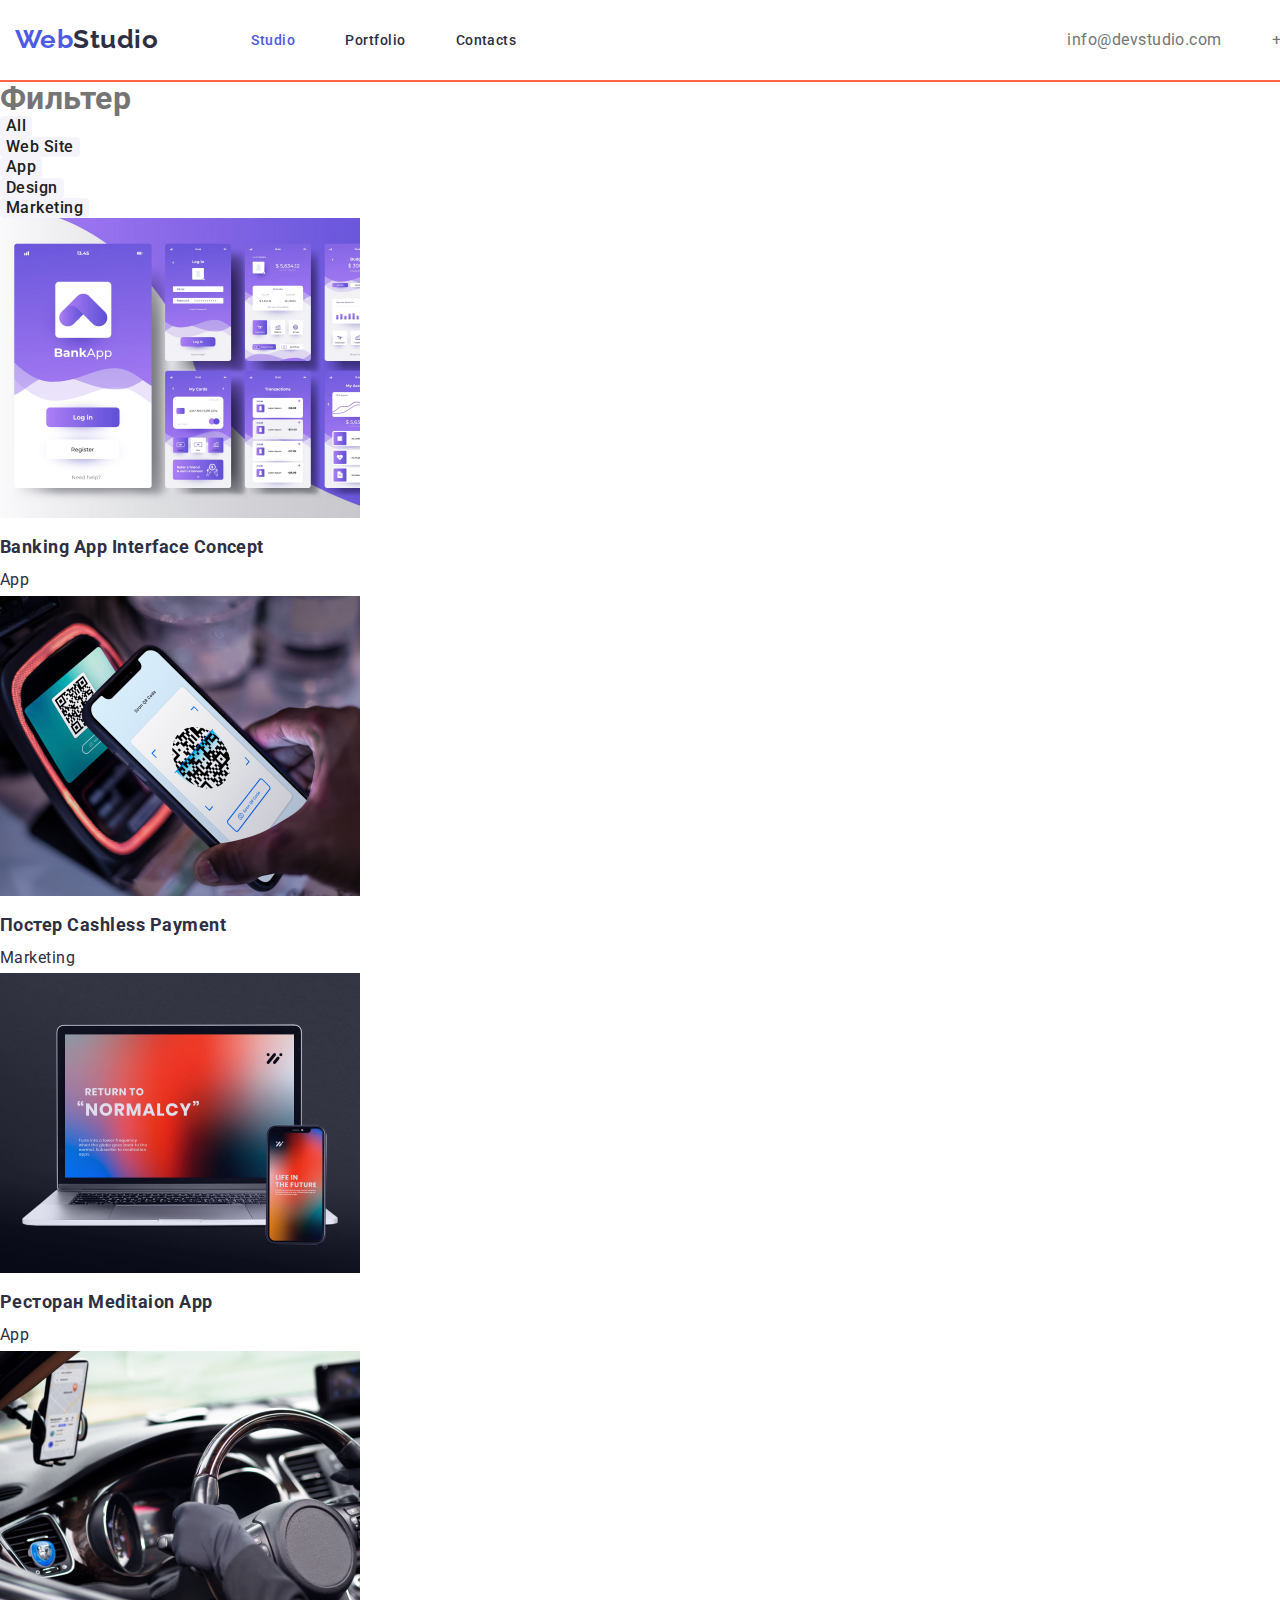
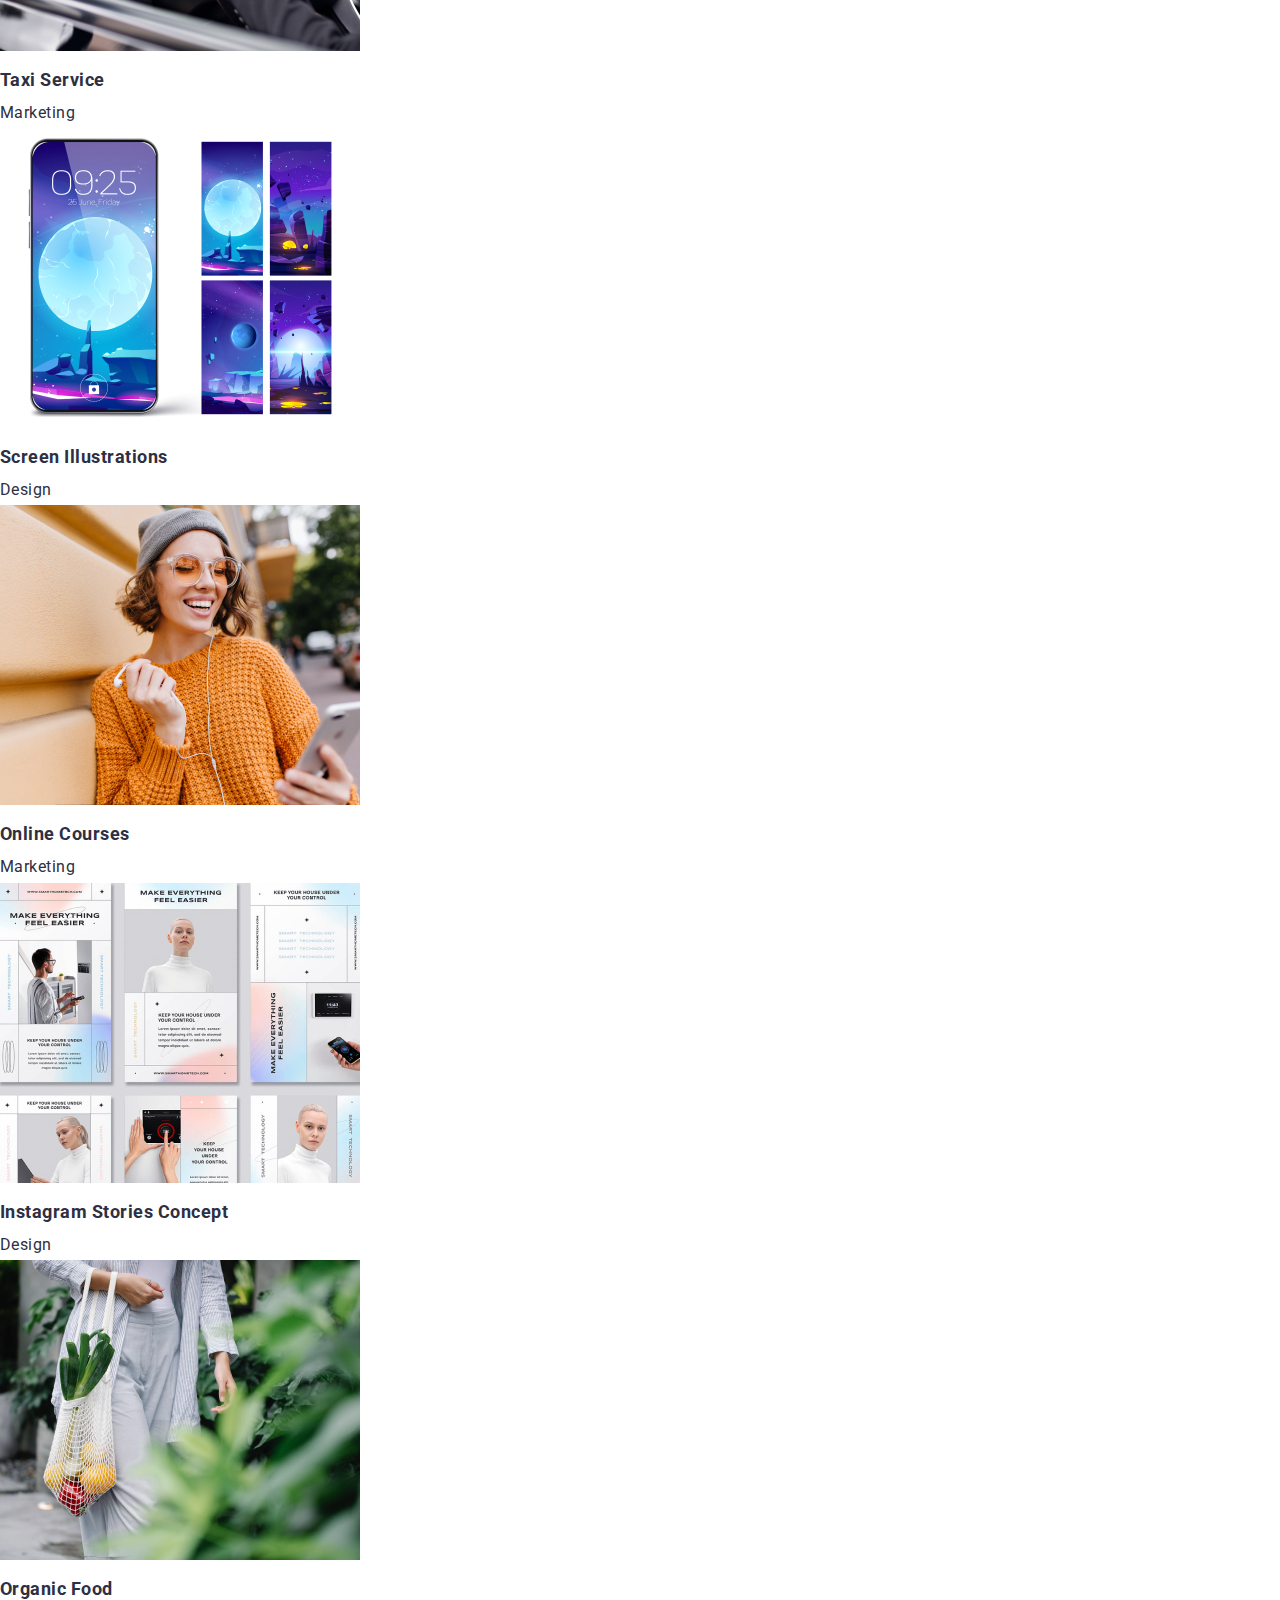
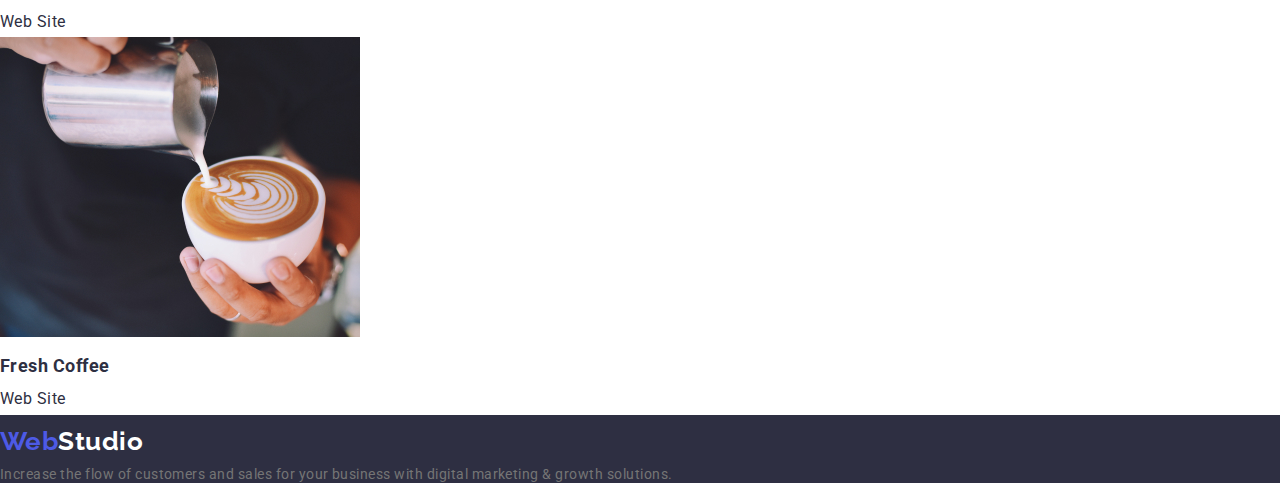
==== portfolio.html @ 5df45087 "Add files via upload" ====
<!DOCTYPE html>
<html lang="ru">
  <head>
    <meta charset="UTF-8" />
    <meta http-equiv="X-UA-Compatible" content="IE=edge" />
    <meta name="viewport" content="width=device-width, initial-scale=1.0" />
    <title>Portfolio</title>
    <link rel="preconnect" href="https://fonts.googleapis.com" />
    <link rel="preconnect" href="https://fonts.gstatic.com" crossorigin />
    <link
      href="https://fonts.googleapis.com/css2?family=Raleway:wght@700&family=Roboto:wght@400;500;700;900&display=swap"
      rel="stylesheet"
    />
    <link
      rel="stylesheet"
      href="https://cdnjs.cloudflare.com/ajax/libs/modern-normalize/1.1.0/modern-normalize.min.css"
    />
    <link rel="stylesheet" href="./css/style.css" />
  </head>
  <body>
    <!-- шапка-->
    <header class="header">
      <div class="conteiner conteiner-flex">
        <a href="./index.html" lang="en" class="link logo"
          ><span class="logo-web">Web</span>Studio</a
        >
        <nav>
          <ul class="nav list conteiner-flex">
            <li class="nav-link">
              <a href="./index.html" class="link current general-nav">Studio</a>
            </li>
            <li class="nav-link">
              <a href="./portfolio.html" class="link general-nav">Portfolio</a>
            </li>
            <li class="nav-link">
              <a href="" class="link general-nav">Contacts</a>
            </li>
          </ul>
        </nav>
        <!-- </div>
      <div class="conteiner conteiner-address conteiner-flex"> -->
        <ul class="contact list conteiner-flex">
          <li class="out-nav">
            <a href="mailto:info@devstudio.com" class="link"
              >info@devstudio.com</a
            >
          </li>
          <li class="out-nav">
            <a href="tel:+11 (000) 111-11-11" class="link"
              >+11 (000) 111-11-11</a
            >
          </li>
        </ul>
      </div>
    </header>
    <!-- Тіло-->
    <main class="filter-main">
      <!-- Герой-->
      <section>
        <h1>Фильтер</h1>
        <ul class="list">
          <li>
            <button type="button" class="filter">All</button>
          </li>
          <li>
            <button type="button" class="filter">Web Site</button>
          </li>
          <li>
            <button type="button" class="filter">App</button>
          </li>
          <li>
            <button type="button" class="filter">Design</button>
          </li>
          <li>
            <button type="button" class="filter">Marketing</button>
          </li>
        </ul>
        <ul class="list">
          <li class="link-filter">
            <a href="" class="link-filter">
              <img src="./images/filt.jpg" alt="веб сайт" />
              <h2 class="title-carts">Banking App Interface Concept</h2>
              <p class="carts-text">App</p></a
            >
          </li>
          <li class="link-filter">
            <a href="" class="link-filter"
              ><img src="./images/filt1.jpg" alt="баскетбольний постер" />
              <h2 class="title-carts">
                Постер <span lang="en">Cashless Payment
              </h2>
              <p class="carts-text">Marketing</p></a
            >
          </li>
          <li class="link-filter">
            <a href="" class="link-filter"
              ><img src="./images/filt2.jpg" alt="логотип ресторана" />
              <h2 class="title-carts">
                Ресторан <span lang="en">Meditaion App
              </h2>
              <p class="carts-text">App</p></a
            >
          </li>
          <li class="link-filter">
            <a href="" class="link-filter"
              ><img src="./images/filt3.jpg" alt="фото наушников" />
              <h2 class="title-carts">Taxi Service</h2>
              <p class="carts-text">Marketing</p></a
            >
          </li>
          <li class="link-filter">
            <a href="" class="link-filter"
              ><img src="./images/filt4.jpg" alt="фото коробок" />
              <h2 class="title-carts">Screen Illustrations</h2>
              <p class="carts-text">Design</p></a
            >
          </li>
          <li class="link-filter">
            <a href="" class="link-filter"
              ><img
                src="./images/filt5.jpg"
                alt="веб сайт Вдохновение не имеет границ"
              />
              <h2 class="title-carts" lang="en">Online Courses</h2>
              <p class="carts-text">Marketing</p></a
            >
          </li>
          <li class="link-filter">
            <a href="" class="link-filter"
              ><img src="./images/filt6.jpg" alt="фото книги" />
              <h2 class="title-carts">
                Instagram Stories Concept
              </h2>
              <p class="carts-text">Design</p></a
            >
          </li>
          <li class="link-filter">
            <a href="" class="link-filter"
              ><img src="./images/filt7.jpg" alt="logo Organic Food" />
              <h2 class="title-carts">Organic Food</h2>
              <p class="carts-text">Web Site</p></a
            >
          </li>
          <li class="link-filter">
            <a href="" class="link-filter"
              ><img src="./images/filt8.jpg" alt="logo Fresh Coffee" />
              <h2 class="title-carts" lang="en">Fresh Coffee</h2>
              <p class="carts-text">Web Site</p></a
            >
          </li>
        </ul>
      </section>
    </main>
    <!-- підвал)-->
    <footer class="footer">
      <a href="./index.html" lang="en" class="link logo"
        ><span class="logo-web">Web</span
        ><span class="link studio">Studio</span></a
      >
      <p>
        Increase the flow of customers and sales for your business with digital
        marketing & growth solutions.
      </p>
    </footer>
  </body>
</html>
---- css/style.css ----
:root {
  --main-color: #757575;
  --efect-color: #4d5ae5;
  --h-color: #212121;
  --background-color: #2e2f42;
  --primari-bg-color: #ffffff;
  --but-color: #f5f4fa;
}
h1,
h2,
h3,
h4,
h5,
h6,
p,
ul {
  margin: 0;
  padding: 0;
}
body {
  color: var(--main-color);
  font-family: "Roboto", sans-serif;
  letter-spacing: 0.03em;
  line-height: 1.14;
}
.displey-non {
  display: none;
}

.conteiner {
  /* box-sizing: border-box; */
  width: 1440px;
  margin: 0 auto;
  padding-left: 15px;
  padding-right: 15px;
  outline: 2px solid tomato;
}

.conteiner-content {
  box-sizing: content-box;
}

.conteiner-flex {
  display: flex;
  align-items: center;
}

/* .conteiner-inline-flex {
  display: inline-flex;
} */

.conteiner-address {
  text-align: right;
}

.list {
  list-style: none;
}

/* text */
.text {
  line-height: 1.71;
  font-size: 14px;
}
.post-adres .text {
  font-size: 14px;
}

.nav {
  color: var(--main-color);
  font-weight: 500;
  font-size: 14px;
  letter-spacing: 1.12;
}

.title,
.subtitle,
.logo,
.button-hero {
  color: var(--h-color);
  font-weight: 700;
  font-size: 36px;
  line-height: 1.17;
}

.subtitle {
  font-size: 14px;
  line-height: 1.14;
}

.subtitle-team {
  color: var(--h-color);
  font-weight: 500;
  font-size: 16px;
  line-height: 1.9;
  text-align: center;
}

.title-carts {
  font-size: 18px;
  line-height: 2;
}

.carts-text {
  font-size: 16px;
  line-height: 1.9;
}

.team-title {
  text-align: center;
}
.headline.team,
.team-carts,
.team.title {
  text-align: center;
  background-color: var(--primari-bg-color);
}

.subtitle.features {
  text-transform: uppercase;
  font-weight: 700;
}

.hero {
  text-transform: uppercase;
  background-color: var(--background-color);
  font-size: 44px;
  text-align: center;
  font-weight: 900;
  color: var(--primari-bg-color);
  letter-spacing: 0.06em;
  line-height: 1.36;
}

/* button */

.button,
.filter {
  cursor: pointer;
  background-color: var(--but-color);
  color: var(--h-color);
  font-family: "Roboto", sans-serif;
  border: 0;
  border-radius: 4px;
  font-family: "Roboto";
}

.button-hero {
  font-family: inherit;
  border: 0;
  border-radius: 4px;
  font-size: 16px;
  line-height: 1.88;
  cursor: pointer;
  background-color: var(--efect-color);
  color: var(--primari-bg-color);
}

.button-hero:hover,
.button-hero:focus {
  font-size: 16px;
  cursor: pointer;
  background-color: #188ce8;
}

/* link */

.link,
.link-filter {
  text-decoration: none;
  color: var(--background-color);
  line-height: 2;
}

.features-content {
  width: 270px;
  height: 101px;
  /* margin-left: auto; */
  align-items: center;
  margin-top: 94px;
  margin-bottom: 94px;
}

.list-carts {
  text-align: center;
  box-sizing: content-box;
}

.title-hero {
  font-size: 56px;
  height: 600px;
  align-items: center;
  padding: 200px 452px 280px 452px;
}

.out-nav + .out-nav {
  margin-left: 50px;
}

.img-work + .img-work {
  margin-left: 30px;
}

.title-work {
  text-align: center;
  padding-top: 94px;
  margin-bottom: 50px;
}

.section-work {
  padding-bottom: 94px;
}

.general-nav {
  padding-top: 32px;
  padding-bottom: 32px;
}

.nav-link + .nav-link {
  margin-left: 50px;
  /* background-color: aqua; */
}

.link-filter {
  background-color: var(--primari-bg-color);
}

.contact {
  margin-left: auto;
}

.contact .link {
  color: var(--main-color);
}

.link:hover,
.link:focus {
  color: var(--efect-color);
}
.logo {
  margin-top: 24px;
  margin-bottom: 25px;
}
.link.logo {
  margin-right: 93px;

  font-family: "Raleway", sans-serif;
  font-size: 26px;
  line-height: 1.19;
}

.logo-web {
  font-family: "Raleway", sans-serif;
  color: var(--efect-color);
}

.footer {
  font-weight: 400;
  font-size: 14px;
  background-color: var(--background-color);
}

.address {
  color: rgba(255, 255, 255, 0.6);
  font-style: normal;
  line-height: 1.71;
}

.post-adres {
  color: var(--primari-bg-color);
}

.studio {
  color: var(--primari-bg-color);
}

.filter {
  font-weight: 500;
  font-size: 16px;
  text-align: center;
  letter-spacing: 0.03em;
  cursor: pointer;
  background-color: var(--but-color);
  color: var(--h-color);
}

.filter:hover,
.filter:focus {
  background-color: var(--efect-color);
  color: var(--primari-bg-color);
}

.link.current {
  color: var(--efect-color);
}

.team {
  background-color: var(--but-color);
}
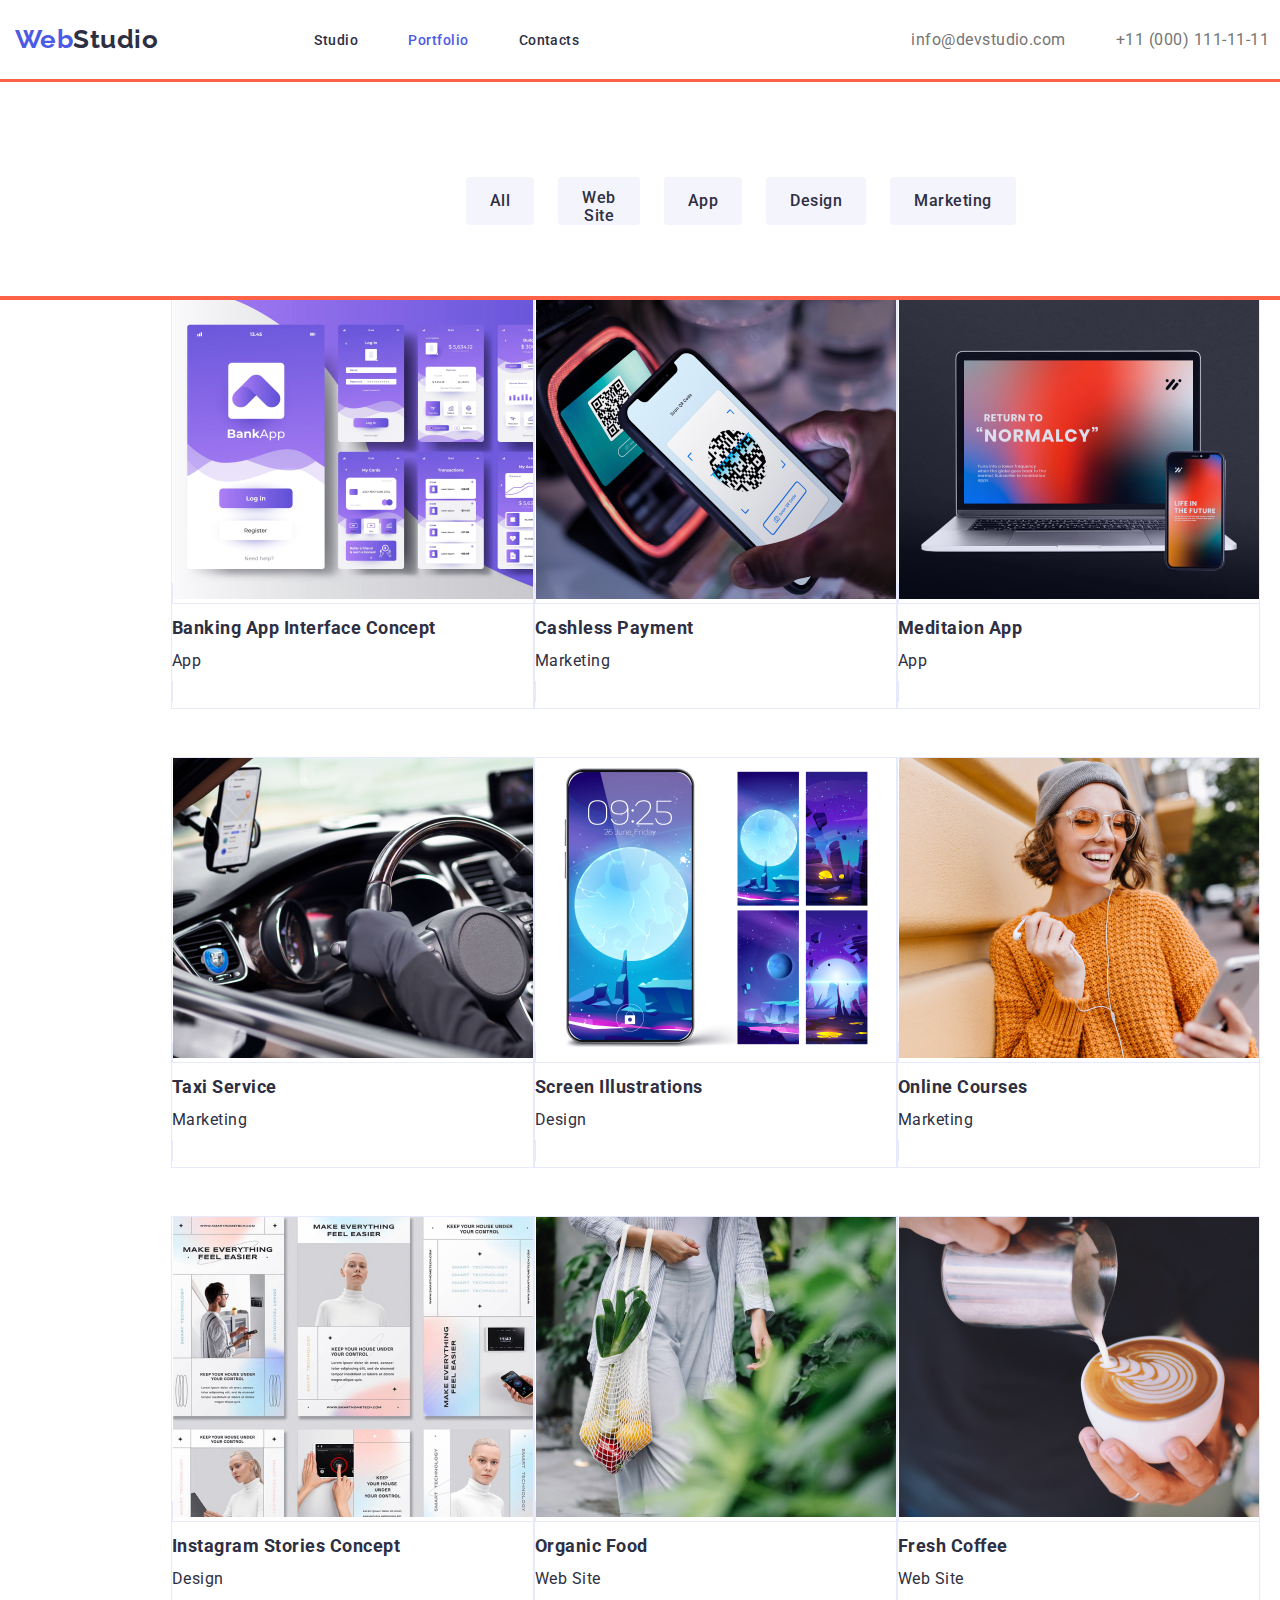
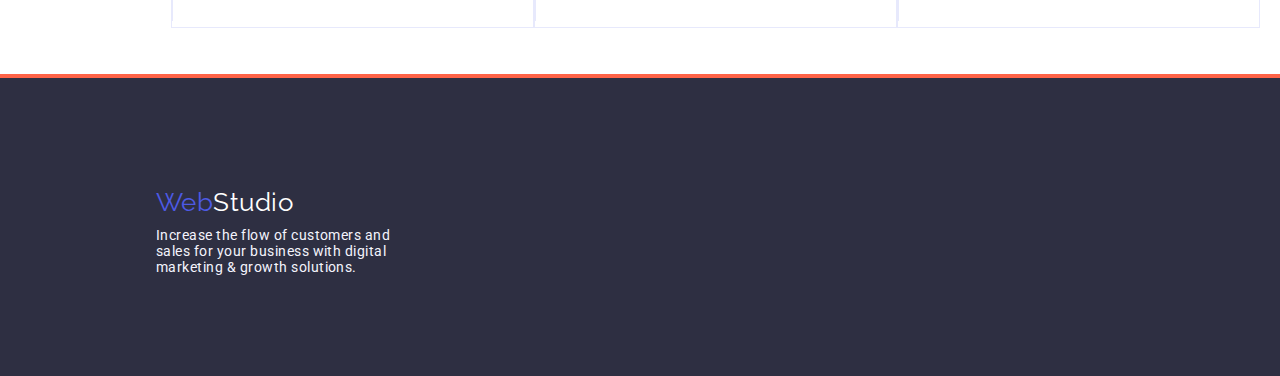
==== commit 09b4e695: "dooprac" ====
--- a/portfolio.html
+++ b/portfolio.html
@@ -1,5 +1,5 @@
 <!DOCTYPE html>
-<html lang="ru">
+<html lang="en">
   <head>
     <meta charset="UTF-8" />
     <meta http-equiv="X-UA-Compatible" content="IE=edge" />
@@ -21,16 +21,17 @@
     <!-- шапка-->
     <header class="header">
       <div class="conteiner conteiner-flex">
-        <a href="./index.html" lang="en" class="link logo"
+        <a href="./index.html" class="link logo"
           ><span class="logo-web">Web</span>Studio</a
         >
         <nav>
           <ul class="nav list conteiner-flex">
             <li class="nav-link">
-              <a href="./index.html" class="link current general-nav">Studio</a>
+              <a href="./index.html" class="link general-nav">Studio</a>
             </li>
             <li class="nav-link">
-              <a href="./portfolio.html" class="link general-nav">Portfolio</a>
+              <a href="./portfolio.html" class="link current general-nav"
+                >Portfolio</a>
             </li>
             <li class="nav-link">
               <a href="" class="link general-nav">Contacts</a>
@@ -54,11 +55,12 @@
       </div>
     </header>
     <!-- Тіло-->
-    <main class="filter-main">
+    <main class="container filter-main">
       <!-- Герой-->
       <section>
-        <h1>Фильтер</h1>
-        <ul class="list">
+        <section class="conteiner">
+        <h1 class="non">Filter</h1>
+        <ul class="conteiner-flex filter-list">
           <li>
             <button type="button" class="filter">All</button>
           </li>
@@ -75,92 +77,94 @@
             <button type="button" class="filter">Marketing</button>
           </li>
         </ul>
-        <ul class="list">
-          <li class="link-filter">
-            <a href="" class="link-filter">
-              <img src="./images/filt.jpg" alt="веб сайт" />
-              <h2 class="title-carts">Banking App Interface Concept</h2>
-              <p class="carts-text">App</p></a
-            >
-          </li>
-          <li class="link-filter">
-            <a href="" class="link-filter"
-              ><img src="./images/filt1.jpg" alt="баскетбольний постер" />
-              <h2 class="title-carts">
-                Постер <span lang="en">Cashless Payment
-              </h2>
-              <p class="carts-text">Marketing</p></a
-            >
-          </li>
-          <li class="link-filter">
-            <a href="" class="link-filter"
-              ><img src="./images/filt2.jpg" alt="логотип ресторана" />
-              <h2 class="title-carts">
-                Ресторан <span lang="en">Meditaion App
-              </h2>
-              <p class="carts-text">App</p></a
-            >
-          </li>
-          <li class="link-filter">
-            <a href="" class="link-filter"
-              ><img src="./images/filt3.jpg" alt="фото наушников" />
-              <h2 class="title-carts">Taxi Service</h2>
-              <p class="carts-text">Marketing</p></a
-            >
-          </li>
-          <li class="link-filter">
-            <a href="" class="link-filter"
-              ><img src="./images/filt4.jpg" alt="фото коробок" />
-              <h2 class="title-carts">Screen Illustrations</h2>
-              <p class="carts-text">Design</p></a
-            >
-          </li>
-          <li class="link-filter">
-            <a href="" class="link-filter"
-              ><img
-                src="./images/filt5.jpg"
-                alt="веб сайт Вдохновение не имеет границ"
-              />
-              <h2 class="title-carts" lang="en">Online Courses</h2>
-              <p class="carts-text">Marketing</p></a
-            >
-          </li>
-          <li class="link-filter">
-            <a href="" class="link-filter"
-              ><img src="./images/filt6.jpg" alt="фото книги" />
-              <h2 class="title-carts">
-                Instagram Stories Concept
-              </h2>
-              <p class="carts-text">Design</p></a
-            >
-          </li>
-          <li class="link-filter">
-            <a href="" class="link-filter"
-              ><img src="./images/filt7.jpg" alt="logo Organic Food" />
-              <h2 class="title-carts">Organic Food</h2>
-              <p class="carts-text">Web Site</p></a
-            >
-          </li>
-          <li class="link-filter">
-            <a href="" class="link-filter"
-              ><img src="./images/filt8.jpg" alt="logo Fresh Coffee" />
-              <h2 class="title-carts" lang="en">Fresh Coffee</h2>
-              <p class="carts-text">Web Site</p></a
-            >
-          </li>
+      </section>
+      <section class="conteiner">
+        <ul class="list ">
+          <div class="conteiner-flex filter-item">
+            <li class="link-filter">
+              <a href="" class="link-filter">
+                <img src="./images/filt.jpg" alt="App Banking" />
+                <h2 class="title-carts">Banking App Interface Concept</h2>
+                <p class="carts-text">App</p></a
+              >
+            </li>
+            <li class="link-filter">
+              <a href="" class="link-filter"
+                ><img src="./images/filt1.jpg" alt="Cashless Payment" />
+                <h2 class="title-carts">Cashless Payment</h2>
+                <p class="carts-text">Marketing</p></a
+              >
+            </li>
+            <li class="link-filter">
+              <a href="" class="link-filter"
+                ><img src="./images/filt2.jpg" alt="Meditaion App" />
+                <h2 class="title-carts">Meditaion App</h2>
+                <p class="carts-text">App</p></a
+              >
+            </li>
+          </div>
+          <div class="conteiner-flex filter-item">
+            <li class="link-filter">
+              <a href="" class="link-filter"
+                ><img src="./images/filt3.jpg" alt="Taxi Service" />
+                <h2 class="title-carts">Taxi Service</h2>
+                <p class="carts-text">Marketing</p></a
+              >
+            </li>
+            <li class="link-filter">
+              <a href="" class="link-filter"
+                ><img src="./images/filt4.jpg" alt="Screen Illustrations" />
+                <h2 class="title-carts">Screen Illustrations</h2>
+                <p class="carts-text">Design</p></a
+              >
+            </li>
+            <li class="link-filter">
+              <a href="" class="link-filter"
+                ><img src="./images/filt5.jpg" alt="Online Courses" />
+                <h2 class="title-carts" lang="en">Online Courses</h2>
+                <p class="carts-text">Marketing</p></a
+              >
+            </li>
+          </div>
+          <div class="conteiner-flex filter-item">
+            <li class="link-filter">
+              <a href="" class="link-filter"
+                ><img src="./images/filt6.jpg" alt="Instagram Stories" />
+                <h2 class="title-carts">Instagram Stories Concept</h2>
+                <p class="carts-text">Design</p></a
+              >
+            </li>
+            <li class="link-filter">
+              <a href="" class="link-filter"
+                ><img src="./images/filt7.jpg" alt="logo Organic Food" />
+                <h2 class="title-carts">Organic Food</h2>
+                <p class="carts-text">Web Site</p></a
+              >
+            </li>
+            <li class="link-filter">
+              <a href="" class="link-filter"
+                ><img src="./images/filt8.jpg" alt="logo Fresh Coffee" />
+                <h2 class="title-carts" lang="en">Fresh Coffee</h2>
+                <p class="carts-text">Web Site</p></a
+              >
+            </li>
+          </div>
         </ul>
       </section>
     </main>
     <!-- підвал)-->
     <footer class="footer">
-      <a href="./index.html" lang="en" class="link logo"
-        ><span class="logo-web">Web</span
-        ><span class="link studio">Studio</span></a
-      >
-      <p>
-        Increase the flow of customers and sales for your business with digital
-        marketing & growth solutions.
-      </p>
+      <div class="conteiner footer-container">
+        <a href="./index.html" class="link-footer logo-footer"
+          ><span class="logo-web">Web</span
+          ><span class="link studio">Studio</span></a
+        >
+        <p class="footer-text">
+          Increase the flow of customers and <br />
+          sales for your business with digital <br />
+          marketing & growth solutions.
+        </p>
+      </div>
     </footer>
   </body>
 </html>
--- a/css/style.css
+++ b/css/style.css
@@ -1,10 +1,10 @@
 :root {
   --main-color: #757575;
   --efect-color: #4d5ae5;
-  --h-color: #212121;
+  --h-color: #2e2f42;
   --background-color: #2e2f42;
   --primari-bg-color: #ffffff;
-  --but-color: #f5f4fa;
+  --but-color: #f4f4fd;
 }
 h1,
 h2,
@@ -23,6 +23,9 @@
   letter-spacing: 0.03em;
   line-height: 1.14;
 }
+.non {
+  display: none;
+}
 .displey-non {
   display: none;
 }
@@ -41,9 +44,16 @@
 }
 
 .conteiner-flex {
+  max-width: 1440px;
   display: flex;
   align-items: center;
 }
+/* .conteiner-space-between {
+  display: flex;
+  justify-content: space-between;
+  max-width: 1440px;
+  align-items: center;
+} */
 
 /* .conteiner-inline-flex {
   display: inline-flex;
@@ -54,9 +64,15 @@
 }
 
 .list {
+  /* text-align: center; */
+  margin: auto 156px;
+  /* margin-bottom: 120px; */
   list-style: none;
 }
 
+.header {
+  border-bottom: 1px solid #e7e9fc;
+}
 /* text */
 .text {
   line-height: 1.71;
@@ -77,7 +93,10 @@
 .subtitle,
 .logo,
 .button-hero {
+  /* width: 169px;
+  height: 56px; */
   color: var(--h-color);
+
   font-weight: 700;
   font-size: 36px;
   line-height: 1.17;
@@ -108,7 +127,17 @@
 
 .team-title {
   text-align: center;
-}
+  padding-top: 94px;
+  margin-bottom: 50px;
+}
+.team-carts:nth-child(1) {
+  margin-left: 0;
+}
+.team-carts {
+  margin-left: 24px;
+  display: inline-block;
+}
+
 .headline.team,
 .team-carts,
 .team.title {
@@ -132,6 +161,9 @@
   line-height: 1.36;
 }
 
+/* .conteiner-hero {
+  margin: 188px auto;
+} */
 /* button */
 
 .button,
@@ -154,6 +186,7 @@
   cursor: pointer;
   background-color: var(--efect-color);
   color: var(--primari-bg-color);
+  padding: 16px 32px;
 }
 
 .button-hero:hover,
@@ -181,25 +214,43 @@
   margin-bottom: 94px;
 }
 
+.filter-carts {
+}
+
 .list-carts {
   text-align: center;
   box-sizing: content-box;
+  width: 264px;
+  /* height: 368px; */
+}
+
+.list-carts + .list-carts {
+  margin-left: 30px;
 }
 
 .title-hero {
-  font-size: 56px;
-  height: 600px;
-  align-items: center;
-  padding: 200px 452px 280px 452px;
+  display: inline-block;
+  align-items: center;
+  padding: 188px auto;
+}
+
+.filter-conteiner {
+  display: inline-block;
+  align-items: center;
+}
+
+.footer-text {
+  color: #f4f4fd;
+  pading-top: 12px;
 }
 
 .out-nav + .out-nav {
   margin-left: 50px;
 }
 
-.img-work + .img-work {
+/* .img-work + .img-work {
   margin-left: 30px;
-}
+} */
 
 .title-work {
   text-align: center;
@@ -208,7 +259,12 @@
 }
 
 .section-work {
-  padding-bottom: 94px;
+  padding-bottom: 120px;
+  /* margin: auto 156px; */
+}
+
+.section-team {
+  padding-bottom: 120px;
 }
 
 .general-nav {
@@ -221,8 +277,18 @@
   /* background-color: aqua; */
 }
 
+.list-filter {
+  display: ;
+  margin-top: 56px;
+  align-items: baseline;
+  padding: 94px auto 50px;
+  margin-right: 8px;
+}
+
 .link-filter {
   background-color: var(--primari-bg-color);
+  flex-basis: 370px;
+  border: 1px solid #e7e9fc;
 }
 
 .contact {
@@ -242,7 +308,7 @@
   margin-bottom: 25px;
 }
 .link.logo {
-  margin-right: 93px;
+  /* margin-right: 93px; */
 
   font-family: "Raleway", sans-serif;
   font-size: 26px;
@@ -255,6 +321,7 @@
 }
 
 .footer {
+  /* margin: 100px auto; */
   font-weight: 400;
   font-size: 14px;
   background-color: var(--background-color);
@@ -273,8 +340,17 @@
 .studio {
   color: var(--primari-bg-color);
 }
+.filter-list {
+  /* width: 586px; */
+  padding: 96px 427px 72px 427px;
+  list-style: none;
+}
+.filter-item {
+  padding: 0 24px 48px 0;
+}
 
 .filter {
+  height: 48px;
   font-weight: 500;
   font-size: 16px;
   text-align: center;
@@ -282,6 +358,11 @@
   cursor: pointer;
   background-color: var(--but-color);
   color: var(--h-color);
+  padding: 12px 24px;
+  margin-left: 24px;
+}
+.filter:nth-child(0) {
+  margin-left: 0;
 }
 
 .filter:hover,
@@ -297,3 +378,14 @@
 .team {
   background-color: var(--but-color);
 }
+.logo-footer {
+  font-family: "Raleway", sans-serif;
+  font-size: 26px;
+  line-height: 1.19;
+  text-decoration: none;
+}
+.footer-container {
+  /* width: 264px;
+  height: 112px; */
+  padding: 100px 0 100px 156px;
+}
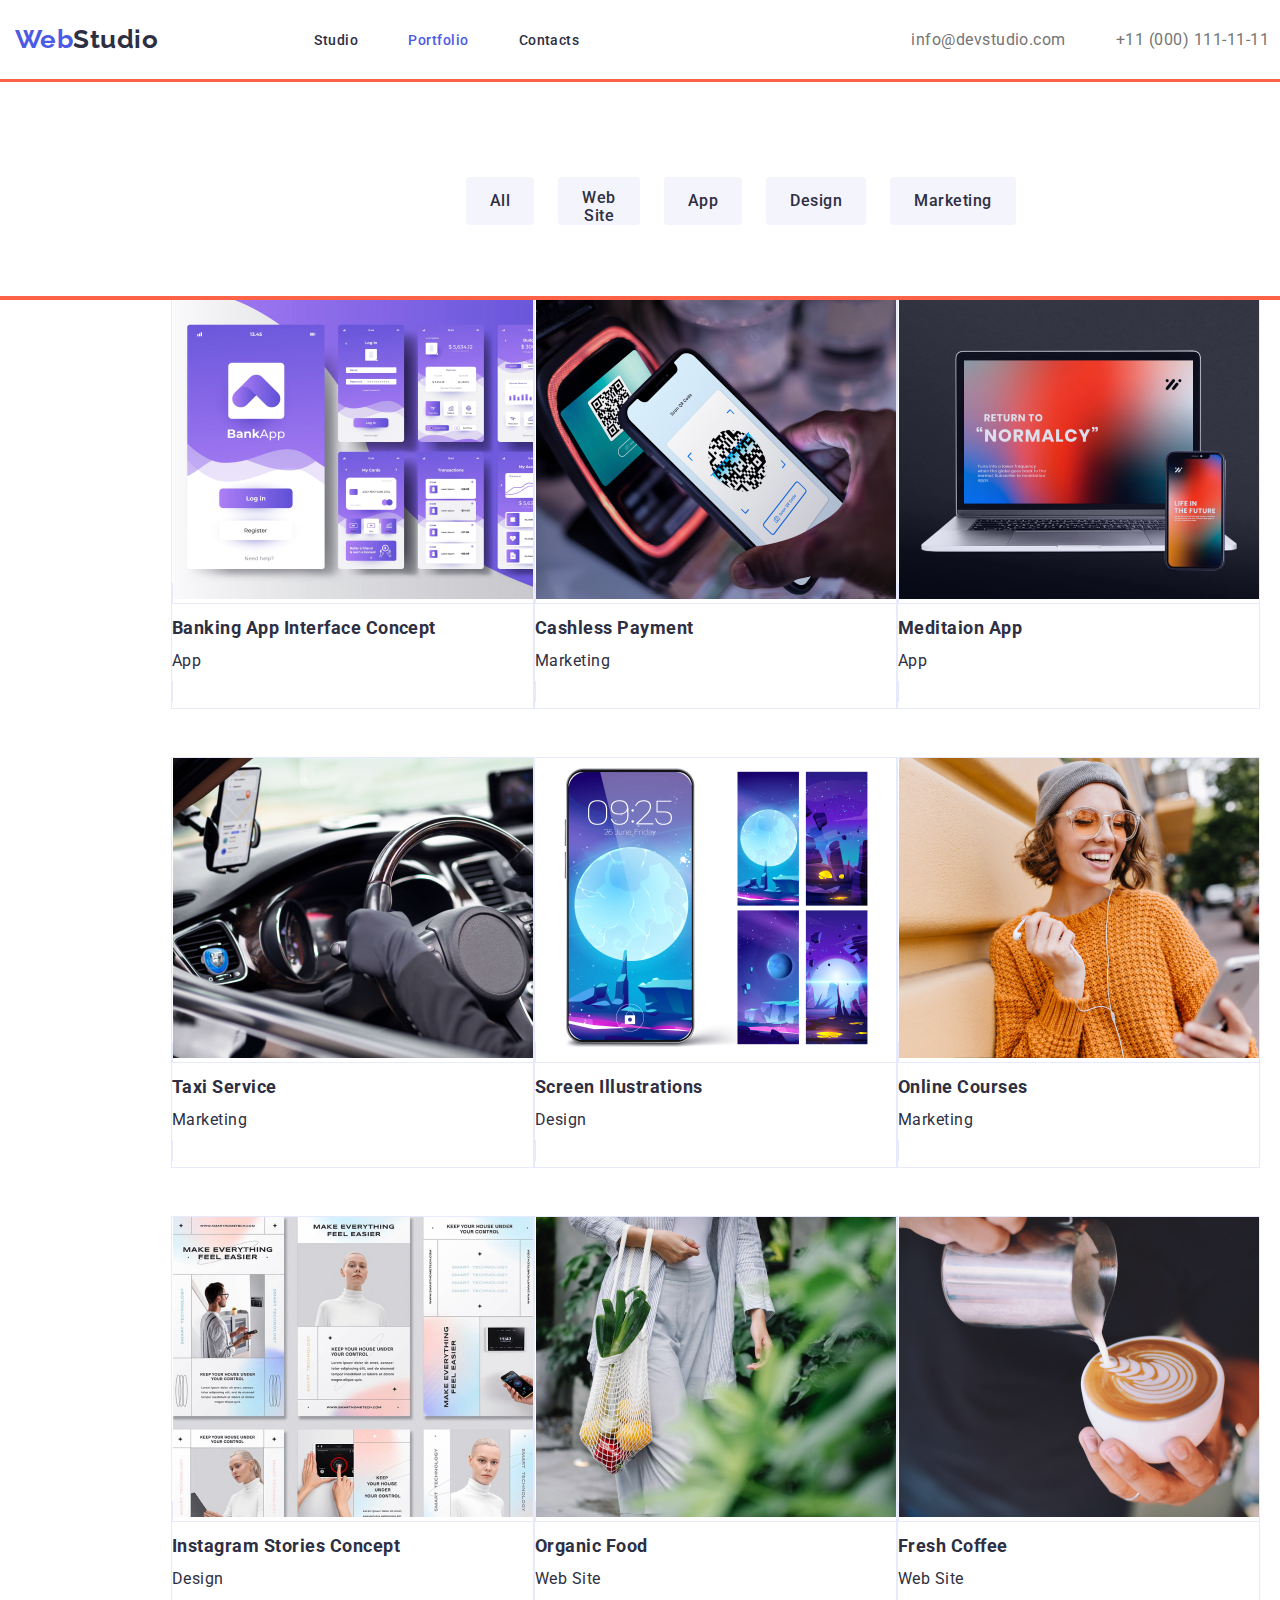
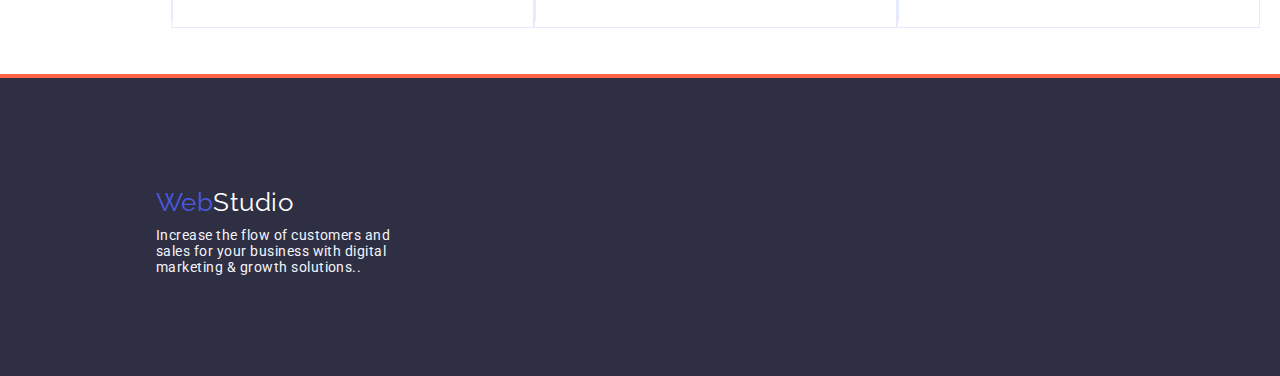
==== commit 3716dce7: "asda" ====
--- a/portfolio.html
+++ b/portfolio.html
@@ -162,7 +162,7 @@
         <p class="footer-text">
           Increase the flow of customers and <br />
           sales for your business with digital <br />
-          marketing & growth solutions.
+          marketing & growth solutions..
         </p>
       </div>
     </footer>
--- a/css/style.css
+++ b/css/style.css
@@ -161,7 +161,7 @@
   line-height: 1.36;
 }
 
-/* .conteiner-hero {
+/* .conteiner-her{
   margin: 188px auto;
 } */
 /* button */
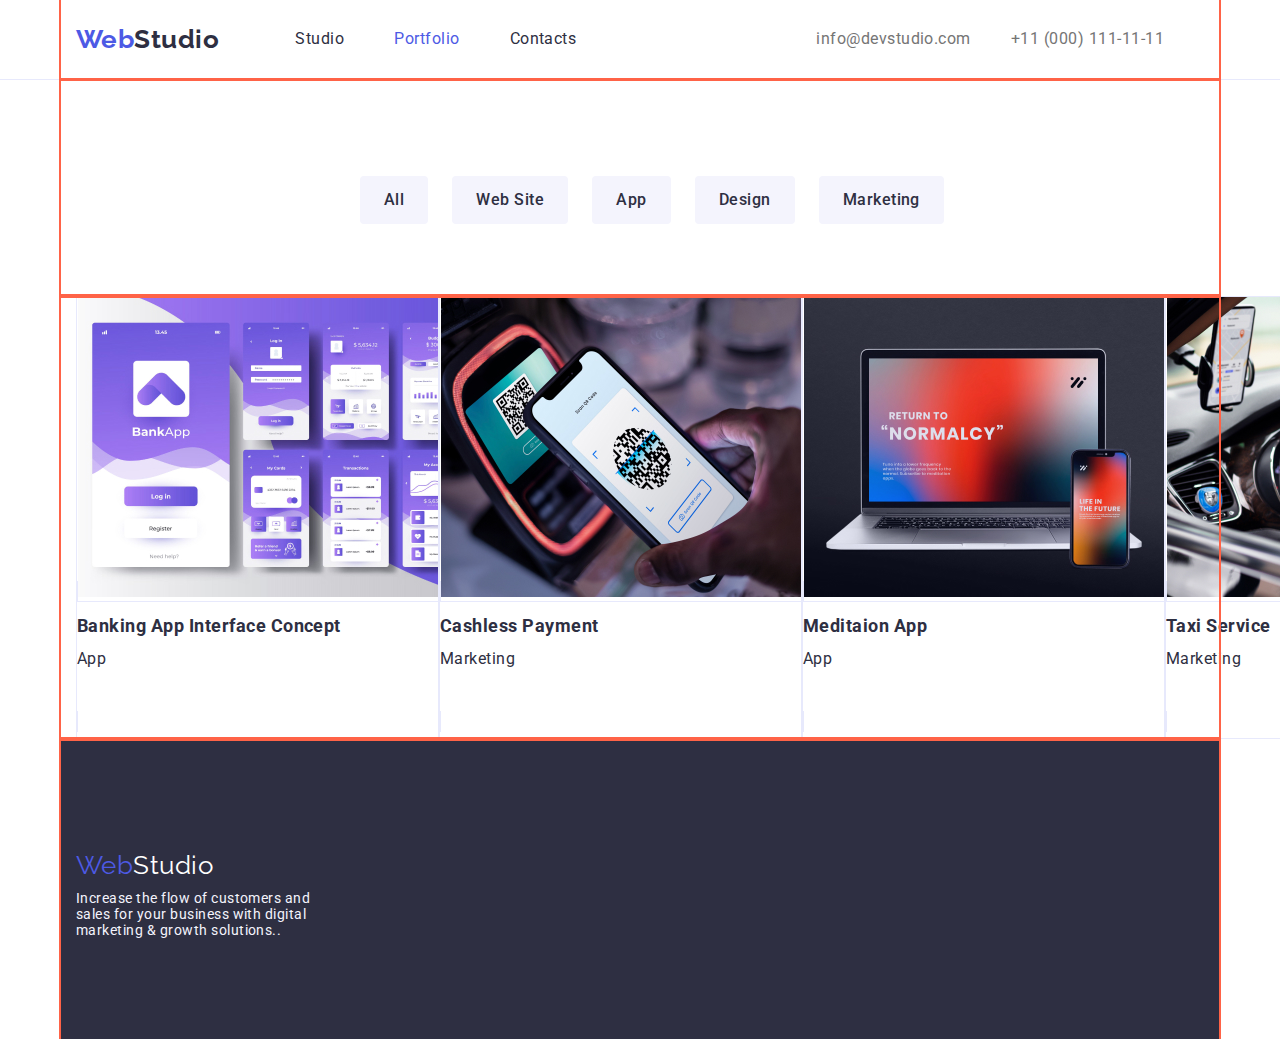
==== commit 4abaaa00: "fin" ====
--- a/portfolio.html
+++ b/portfolio.html
@@ -21,17 +21,16 @@
     <!-- шапка-->
     <header class="header">
       <div class="conteiner conteiner-flex">
-        <a href="./index.html" class="link logo"
+        <a href="./index.html" class="link logo general-nav"
           ><span class="logo-web">Web</span>Studio</a
         >
-        <nav>
-          <ul class="nav list conteiner-flex">
+        <nav class="">
+          <ul class="list conteiner-flex">
             <li class="nav-link">
               <a href="./index.html" class="link general-nav">Studio</a>
             </li>
             <li class="nav-link">
-              <a href="./portfolio.html" class="link current general-nav"
-                >Portfolio</a>
+              <a href="./portfolio.html" class="link current general-nav">Portfolio</a>
             </li>
             <li class="nav-link">
               <a href="" class="link general-nav">Contacts</a>
@@ -42,12 +41,12 @@
       <div class="conteiner conteiner-address conteiner-flex"> -->
         <ul class="contact list conteiner-flex">
           <li class="out-nav">
-            <a href="mailto:info@devstudio.com" class="link"
+            <a href="mailto:info@devstudio.com" class="link general-nav"
               >info@devstudio.com</a
             >
           </li>
           <li class="out-nav">
-            <a href="tel:+11 (000) 111-11-11" class="link"
+            <a href="tel:+11 (000) 111-11-11" class="link general-nav"
               >+11 (000) 111-11-11</a
             >
           </li>
@@ -62,25 +61,25 @@
         <h1 class="non">Filter</h1>
         <ul class="conteiner-flex filter-list">
           <li>
-            <button type="button" class="filter">All</button>
+            <button type="button" class=" filter">All</button>
           </li>
           <li>
-            <button type="button" class="filter">Web Site</button>
+            <button type="button" class=" filter">Web Site</button>
           </li>
           <li>
-            <button type="button" class="filter">App</button>
+            <button type="button" class=" filter">App</button>
           </li>
           <li>
-            <button type="button" class="filter">Design</button>
+            <button type="button" class=" filter">Design</button>
           </li>
           <li>
-            <button type="button" class="filter">Marketing</button>
+            <button type="button" class=" filter">Marketing</button>
           </li>
         </ul>
       </section>
       <section class="conteiner">
         <ul class="list ">
-          <div class="conteiner-flex filter-item">
+          <div class="conteiner-flex ">
             <li class="link-filter">
               <a href="" class="link-filter">
                 <img src="./images/filt.jpg" alt="App Banking" />
@@ -102,8 +101,8 @@
                 <p class="carts-text">App</p></a
               >
             </li>
-          </div>
-          <div class="conteiner-flex filter-item">
+          
+          
             <li class="link-filter">
               <a href="" class="link-filter"
                 ><img src="./images/filt3.jpg" alt="Taxi Service" />
@@ -125,8 +124,8 @@
                 <p class="carts-text">Marketing</p></a
               >
             </li>
-          </div>
-          <div class="conteiner-flex filter-item">
+          
+          
             <li class="link-filter">
               <a href="" class="link-filter"
                 ><img src="./images/filt6.jpg" alt="Instagram Stories" />
@@ -153,18 +152,20 @@
       </section>
     </main>
     <!-- підвал)-->
-    <footer class="footer">
-      <div class="conteiner footer-container">
-        <a href="./index.html" class="link-footer logo-footer"
-          ><span class="logo-web">Web</span
-          ><span class="link studio">Studio</span></a
-        >
-        <p class="footer-text">
-          Increase the flow of customers and <br />
-          sales for your business with digital <br />
-          marketing & growth solutions..
-        </p>
-      </div>
+    <footer class="footer conteiner">
+      <section class="">
+        <div class="footer-container">
+          <a href="./index.html" class="link-footer logo-footer"
+            ><span class="logo-web">Web</span
+            ><span class="link studio">Studio</span></a
+          >
+          <p class="footer-text">
+            Increase the flow of customers and <br />
+            sales for your business with digital <br />
+            marketing & growth solutions..
+          </p>
+        </div>
+      </section>
     </footer>
   </body>
 </html>
--- a/css/style.css
+++ b/css/style.css
@@ -32,11 +32,12 @@
 
 .conteiner {
   /* box-sizing: border-box; */
-  width: 1440px;
+  width: 1158px;
   margin: 0 auto;
   padding-left: 15px;
   padding-right: 15px;
   outline: 2px solid tomato;
+  display: block;
 }
 
 .conteiner-content {
@@ -44,7 +45,7 @@
 }
 
 .conteiner-flex {
-  max-width: 1440px;
+  max-width: 1158px;
   display: flex;
   align-items: center;
 }
@@ -65,18 +66,20 @@
 
 .list {
   /* text-align: center; */
-  margin: auto 156px;
+  /* margin: auto 156px; */
   /* margin-bottom: 120px; */
   list-style: none;
 }
 
 .header {
   border-bottom: 1px solid #e7e9fc;
+  /* padding: 25px 156px; */
+  display: block;
 }
 /* text */
 .text {
   line-height: 1.71;
-  font-size: 14px;
+  font-size: 16px;
 }
 .post-adres .text {
   font-size: 14px;
@@ -87,6 +90,7 @@
   font-weight: 500;
   font-size: 14px;
   letter-spacing: 1.12;
+  /* padding: 25px 156px; */
 }
 
 .title,
@@ -103,16 +107,17 @@
 }
 
 .subtitle {
-  font-size: 14px;
+  font-size: 20px;
   line-height: 1.14;
 }
 
 .subtitle-team {
   color: var(--h-color);
   font-weight: 500;
-  font-size: 16px;
+  font-size: 24px;
   line-height: 1.9;
   text-align: center;
+  padding-top: 32px;
 }
 
 .title-carts {
@@ -123,12 +128,12 @@
 .carts-text {
   font-size: 16px;
   line-height: 1.9;
+  padding-bottom: 32px;
 }
 
 .team-title {
   text-align: center;
-  padding-top: 94px;
-  margin-bottom: 50px;
+  padding-bottom: 72px;
 }
 .team-carts:nth-child(1) {
   margin-left: 0;
@@ -147,7 +152,14 @@
 
 .subtitle.features {
   text-transform: uppercase;
-  font-weight: 700;
+  font-weight: 600;
+}
+.features {
+  padding: 120px 0;
+  align-items: center;
+}
+.div-f {
+  /* padding: 120px 156px; */
 }
 
 .hero {
@@ -159,6 +171,7 @@
   color: var(--primari-bg-color);
   letter-spacing: 0.06em;
   line-height: 1.36;
+  padding: 188px 0;
 }
 
 /* .conteiner-her{
@@ -193,7 +206,7 @@
 .button-hero:focus {
   font-size: 16px;
   cursor: pointer;
-  background-color: #188ce8;
+  background-color: #404bbf;
 }
 
 /* link */
@@ -206,12 +219,12 @@
 }
 
 .features-content {
-  width: 270px;
-  height: 101px;
-  /* margin-left: auto; */
-  align-items: center;
-  margin-top: 94px;
-  margin-bottom: 94px;
+  /* width: 270px;
+  height: 101px; */
+  padding-right: 24px;
+}
+.features-content:nth-last-child(1) {
+  padding-right: 0;
 }
 
 .filter-carts {
@@ -225,13 +238,13 @@
 }
 
 .list-carts + .list-carts {
-  margin-left: 30px;
+  margin-left: 24px;
 }
 
 .title-hero {
   display: inline-block;
   align-items: center;
-  padding: 188px auto;
+  /* padding: 188px 0; */
 }
 
 .filter-conteiner {
@@ -244,32 +257,36 @@
   pading-top: 12px;
 }
 
-.out-nav + .out-nav {
-  margin-left: 50px;
-}
-
-/* .img-work + .img-work {
-  margin-left: 30px;
+.out-nav {
+  margin-right: 40px;
+}
+
+.img-work {
+  padding-right: 24px;
+}
+.img-work:nth-last-child(1) {
+  padding-right: 0;
+}
+
+.title-work {
+  text-align: center;
+  padding-bottom: 72px;
+  /* padding-top: 94px;
+  margin-bottom: 50px; */
+}
+
+.section-work {
+  padding: 120px 0;
+  align-items: center;
+}
+
+/* .section-team {
+  padding-bottom: 120px;
 } */
 
-.title-work {
-  text-align: center;
-  padding-top: 94px;
-  margin-bottom: 50px;
-}
-
-.section-work {
-  padding-bottom: 120px;
-  /* margin: auto 156px; */
-}
-
-.section-team {
-  padding-bottom: 120px;
-}
-
 .general-nav {
-  padding-top: 32px;
-  padding-bottom: 32px;
+  padding-top: 24px;
+  padding-bottom: 24px;
 }
 
 .nav-link + .nav-link {
@@ -304,8 +321,9 @@
   color: var(--efect-color);
 }
 .logo {
-  margin-top: 24px;
-  margin-bottom: 25px;
+  margin-right: 76px;
+  /* margin-top: 24px;
+  margin-bottom: 25px; */
 }
 .link.logo {
   /* margin-right: 93px; */
@@ -325,6 +343,8 @@
   font-weight: 400;
   font-size: 14px;
   background-color: var(--background-color);
+  padding-top: 100px;
+  padding-bottom: 100px;
 }
 
 .address {
@@ -342,11 +362,11 @@
 }
 .filter-list {
   /* width: 586px; */
-  padding: 96px 427px 72px 427px;
+  text-align: container;
+  padding-top: 96px;
+  padding-bottom: 72px;
   list-style: none;
-}
-.filter-item {
-  padding: 0 24px 48px 0;
+  justify-content: center;
 }
 
 .filter {
@@ -370,13 +390,15 @@
   background-color: var(--efect-color);
   color: var(--primari-bg-color);
 }
-
+/* asdads */
 .link.current {
   color: var(--efect-color);
 }
 
 .team {
   background-color: var(--but-color);
+  padding-top: 120px;
+  padding-bottom: 120px;
 }
 .logo-footer {
   font-family: "Raleway", sans-serif;
@@ -384,8 +406,3 @@
   line-height: 1.19;
   text-decoration: none;
 }
-.footer-container {
-  /* width: 264px;
-  height: 112px; */
-  padding: 100px 0 100px 156px;
-}
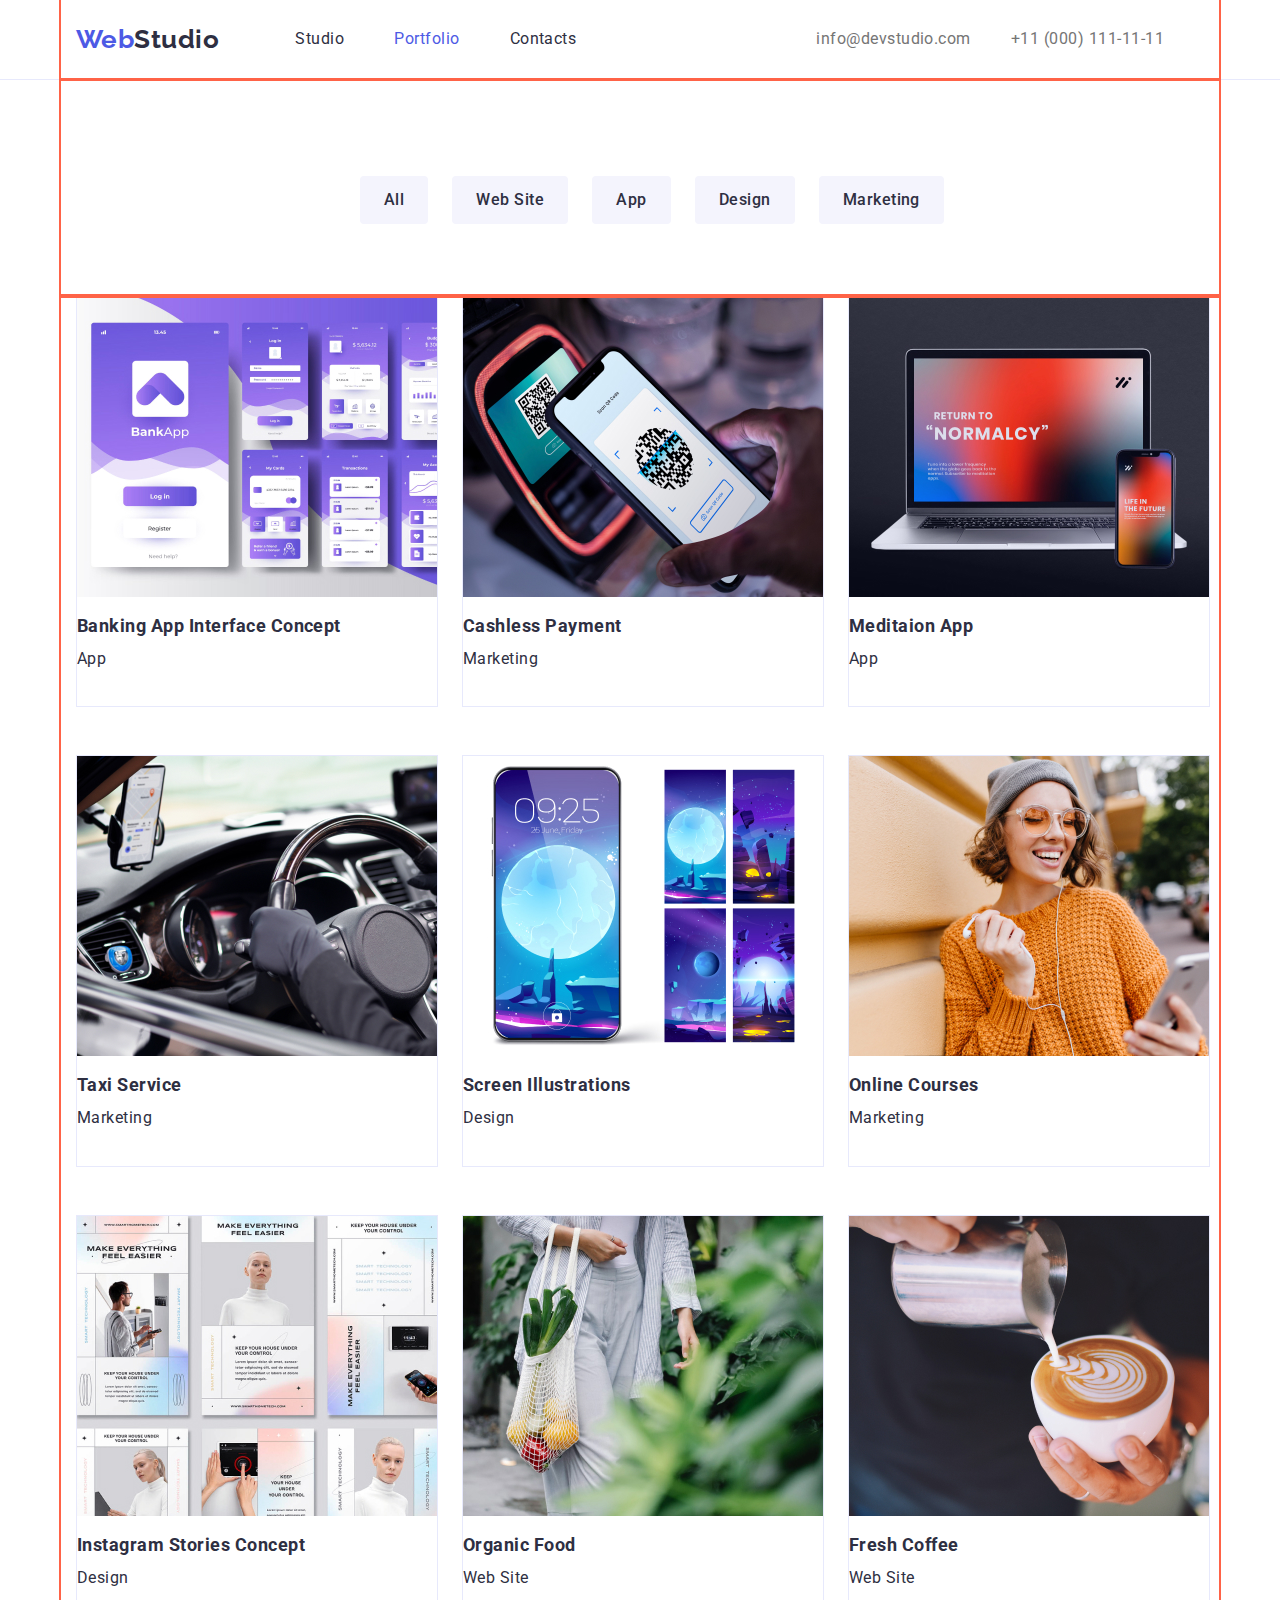
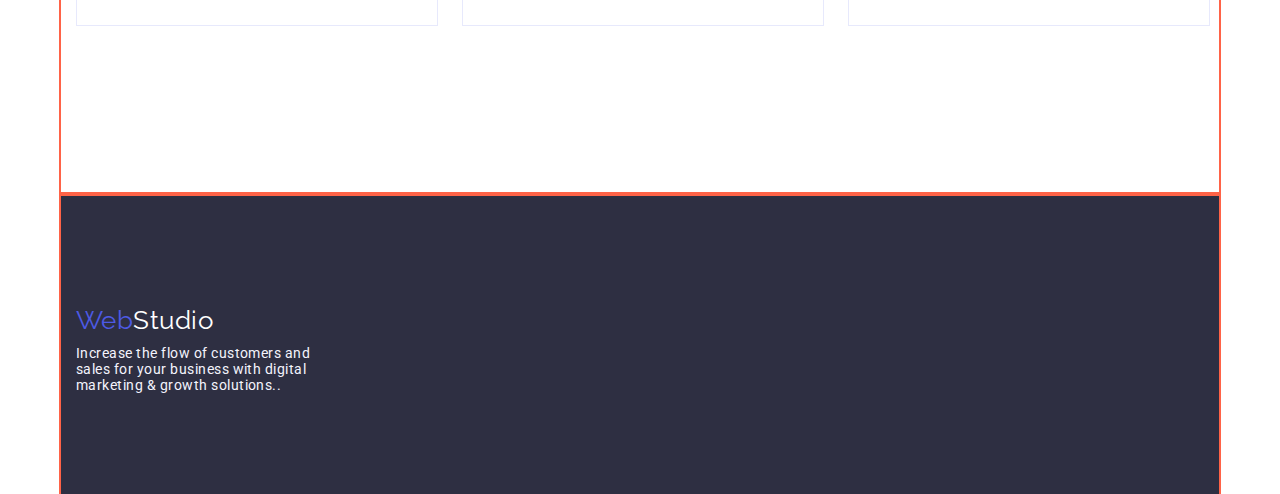
==== commit b7ba7bc3: "finn" ====
--- a/portfolio.html
+++ b/portfolio.html
@@ -54,7 +54,7 @@
       </div>
     </header>
     <!-- Тіло-->
-    <main class="container filter-main">
+    <main class="main">
       <!-- Герой-->
       <section>
         <section class="conteiner">
@@ -77,76 +77,77 @@
           </li>
         </ul>
       </section>
-      <section class="conteiner">
+      <section class="conteiner filter-main">
         <ul class="list ">
           <div class="conteiner-flex ">
-            <li class="link-filter">
+            <li class="carts-filter">
               <a href="" class="link-filter">
                 <img src="./images/filt.jpg" alt="App Banking" />
                 <h2 class="title-carts">Banking App Interface Concept</h2>
                 <p class="carts-text">App</p></a
               >
             </li>
-            <li class="link-filter">
+            <li class="carts-filter">
               <a href="" class="link-filter"
                 ><img src="./images/filt1.jpg" alt="Cashless Payment" />
                 <h2 class="title-carts">Cashless Payment</h2>
                 <p class="carts-text">Marketing</p></a
               >
             </li>
-            <li class="link-filter">
+            <li class="carts-filter">
               <a href="" class="link-filter"
                 ><img src="./images/filt2.jpg" alt="Meditaion App" />
                 <h2 class="title-carts">Meditaion App</h2>
                 <p class="carts-text">App</p></a
               >
             </li>
-          
-          
-            <li class="link-filter">
+          </div>
+          <div class="conteiner-flex ">
+            <li class="carts-filter">
               <a href="" class="link-filter"
                 ><img src="./images/filt3.jpg" alt="Taxi Service" />
                 <h2 class="title-carts">Taxi Service</h2>
                 <p class="carts-text">Marketing</p></a
               >
             </li>
-            <li class="link-filter">
+            <li class="carts-filter">
               <a href="" class="link-filter"
                 ><img src="./images/filt4.jpg" alt="Screen Illustrations" />
                 <h2 class="title-carts">Screen Illustrations</h2>
                 <p class="carts-text">Design</p></a
               >
             </li>
-            <li class="link-filter">
+            <li class="carts-filter">
               <a href="" class="link-filter"
                 ><img src="./images/filt5.jpg" alt="Online Courses" />
                 <h2 class="title-carts" lang="en">Online Courses</h2>
                 <p class="carts-text">Marketing</p></a
               >
             </li>
-          
-          
-            <li class="link-filter">
+          </div>
+          <div class="conteiner-flex ">
+            <li class="carts-filter">
               <a href="" class="link-filter"
                 ><img src="./images/filt6.jpg" alt="Instagram Stories" />
                 <h2 class="title-carts">Instagram Stories Concept</h2>
                 <p class="carts-text">Design</p></a
               >
             </li>
-            <li class="link-filter">
+            <li class="carts-filter">
               <a href="" class="link-filter"
                 ><img src="./images/filt7.jpg" alt="logo Organic Food" />
                 <h2 class="title-carts">Organic Food</h2>
                 <p class="carts-text">Web Site</p></a
               >
             </li>
-            <li class="link-filter">
+            <li class="carts-filter">
               <a href="" class="link-filter"
                 ><img src="./images/filt8.jpg" alt="logo Fresh Coffee" />
                 <h2 class="title-carts" lang="en">Fresh Coffee</h2>
                 <p class="carts-text">Web Site</p></a
               >
             </li>
+          </div>
           </div>
         </ul>
       </section>
--- a/css/style.css
+++ b/css/style.css
@@ -302,12 +302,18 @@
   margin-right: 8px;
 }
 
-.link-filter {
+.carts-filter {
   background-color: var(--primari-bg-color);
   flex-basis: 370px;
   border: 1px solid #e7e9fc;
 }
-
+.carts-filter {
+  margin-left: 24px;
+  margin-bottom: 48px;
+}
+.carts-filter:nth-child(1) {
+  margin-left: 0;
+}
 .contact {
   margin-left: auto;
 }
@@ -406,3 +412,6 @@
   line-height: 1.19;
   text-decoration: none;
 }
+.filter-main {
+  padding-bottom: 120px;
+}
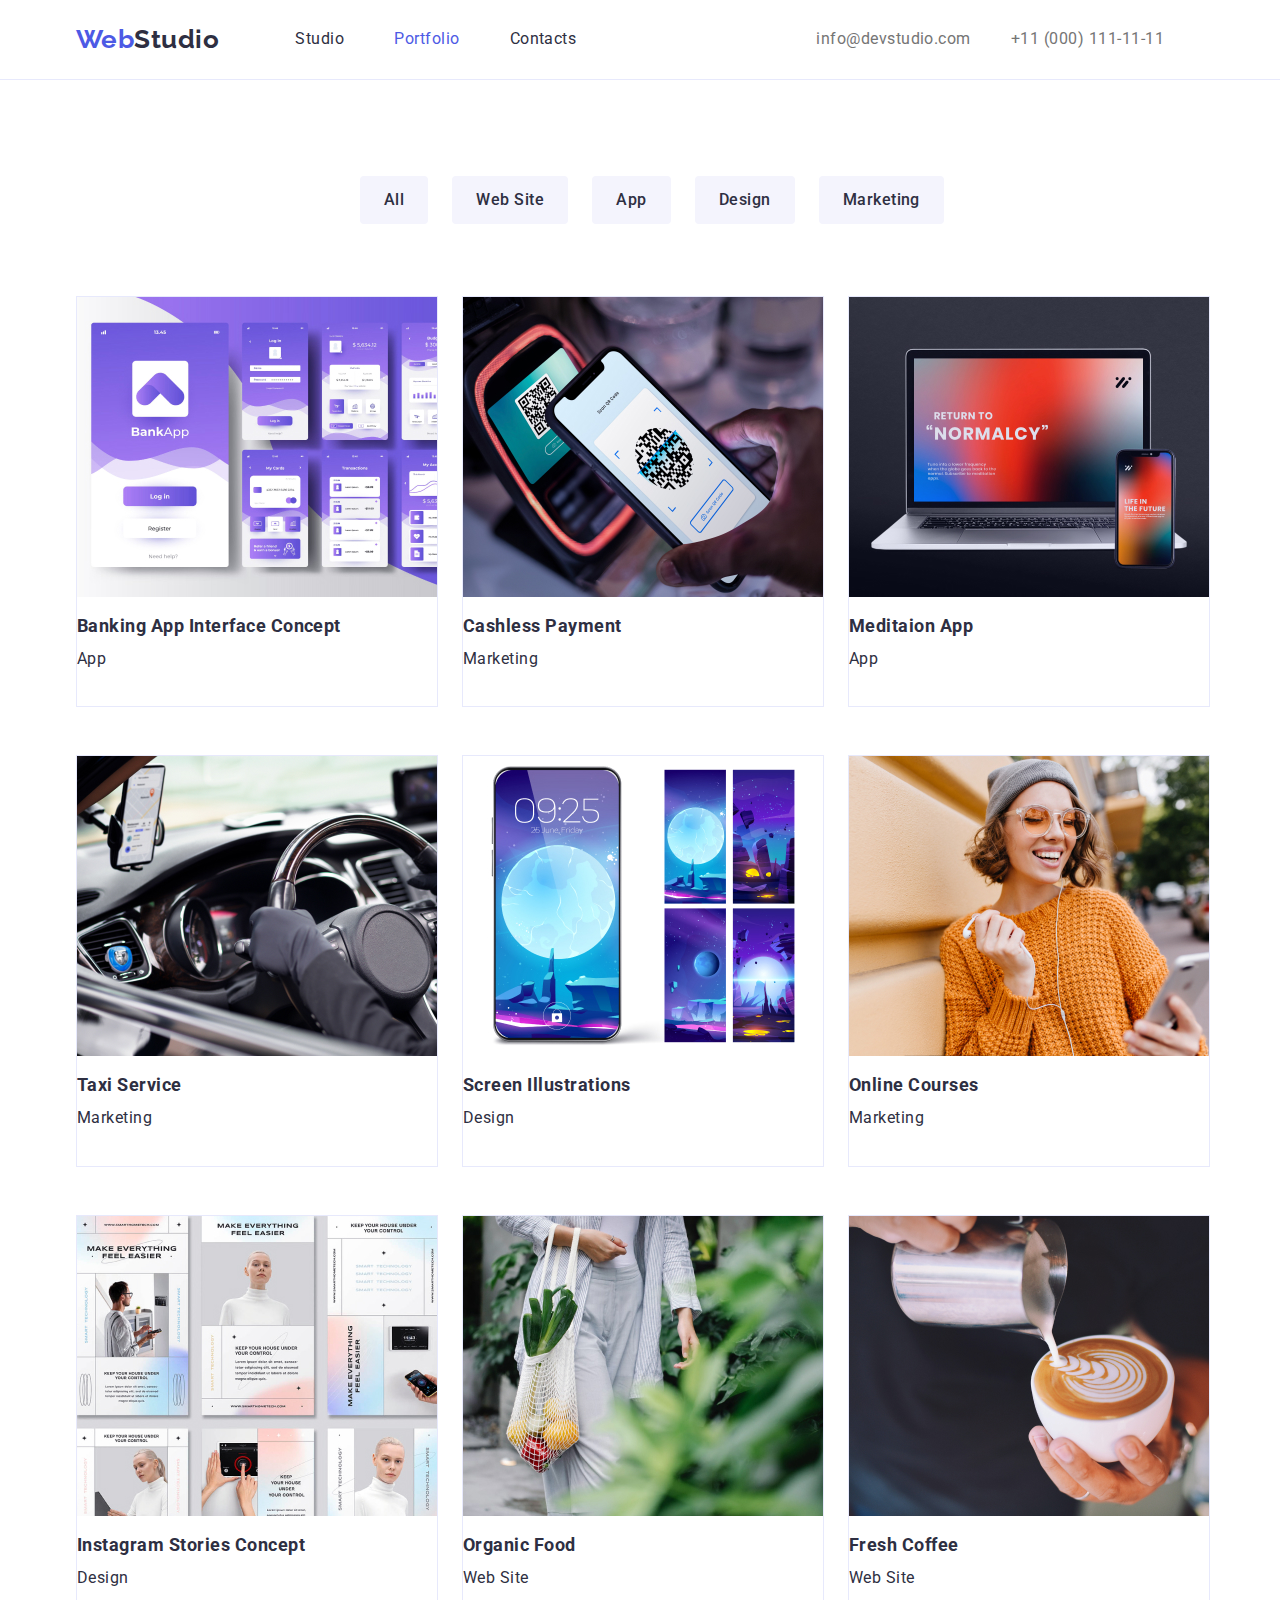
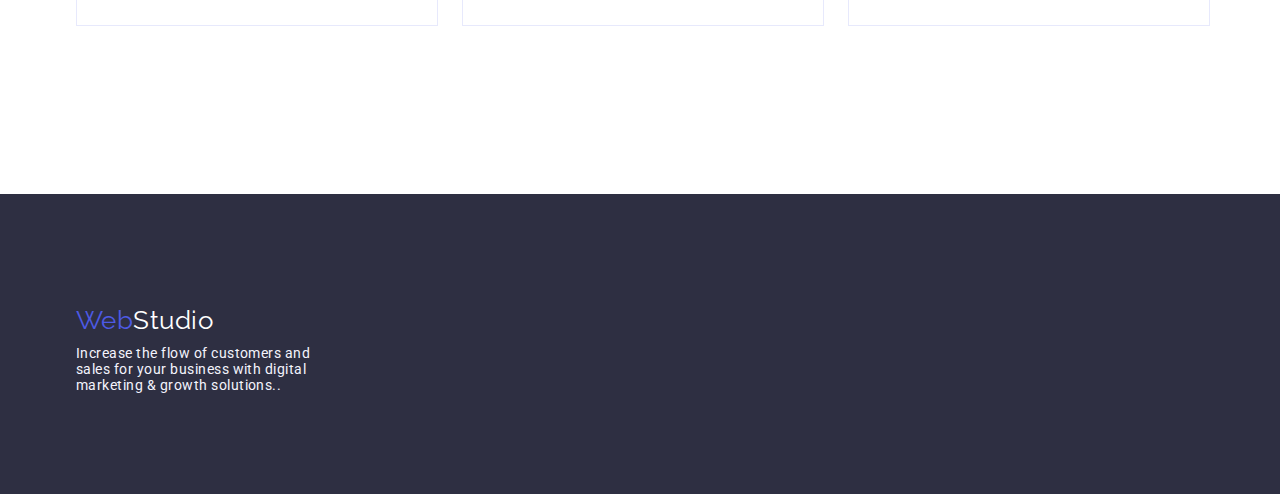
==== commit 72b9d065: "fix" ====
--- a/portfolio.html
+++ b/portfolio.html
@@ -153,8 +153,8 @@
       </section>
     </main>
     <!-- підвал)-->
-    <footer class="footer conteiner">
-      <section class="">
+    <footer class="footer ">
+      <section class="conteiner">
         <div class="footer-container">
           <a href="./index.html" class="link-footer logo-footer"
             ><span class="logo-web">Web</span
--- a/css/style.css
+++ b/css/style.css
@@ -36,7 +36,7 @@
   margin: 0 auto;
   padding-left: 15px;
   padding-right: 15px;
-  outline: 2px solid tomato;
+  /* outline: 2px solid tomato; */
   display: block;
 }
 
@@ -100,7 +100,7 @@
   /* width: 169px;
   height: 56px; */
   color: var(--h-color);
-
+  text-align: center;
   font-weight: 700;
   font-size: 36px;
   line-height: 1.17;
@@ -242,9 +242,9 @@
 }
 
 .title-hero {
-  display: inline-block;
-  align-items: center;
-  /* padding: 188px 0; */
+  /* display: inline-block; */
+  align-items: center;
+  padding-bottom: 48px;
 }
 
 .filter-conteiner {
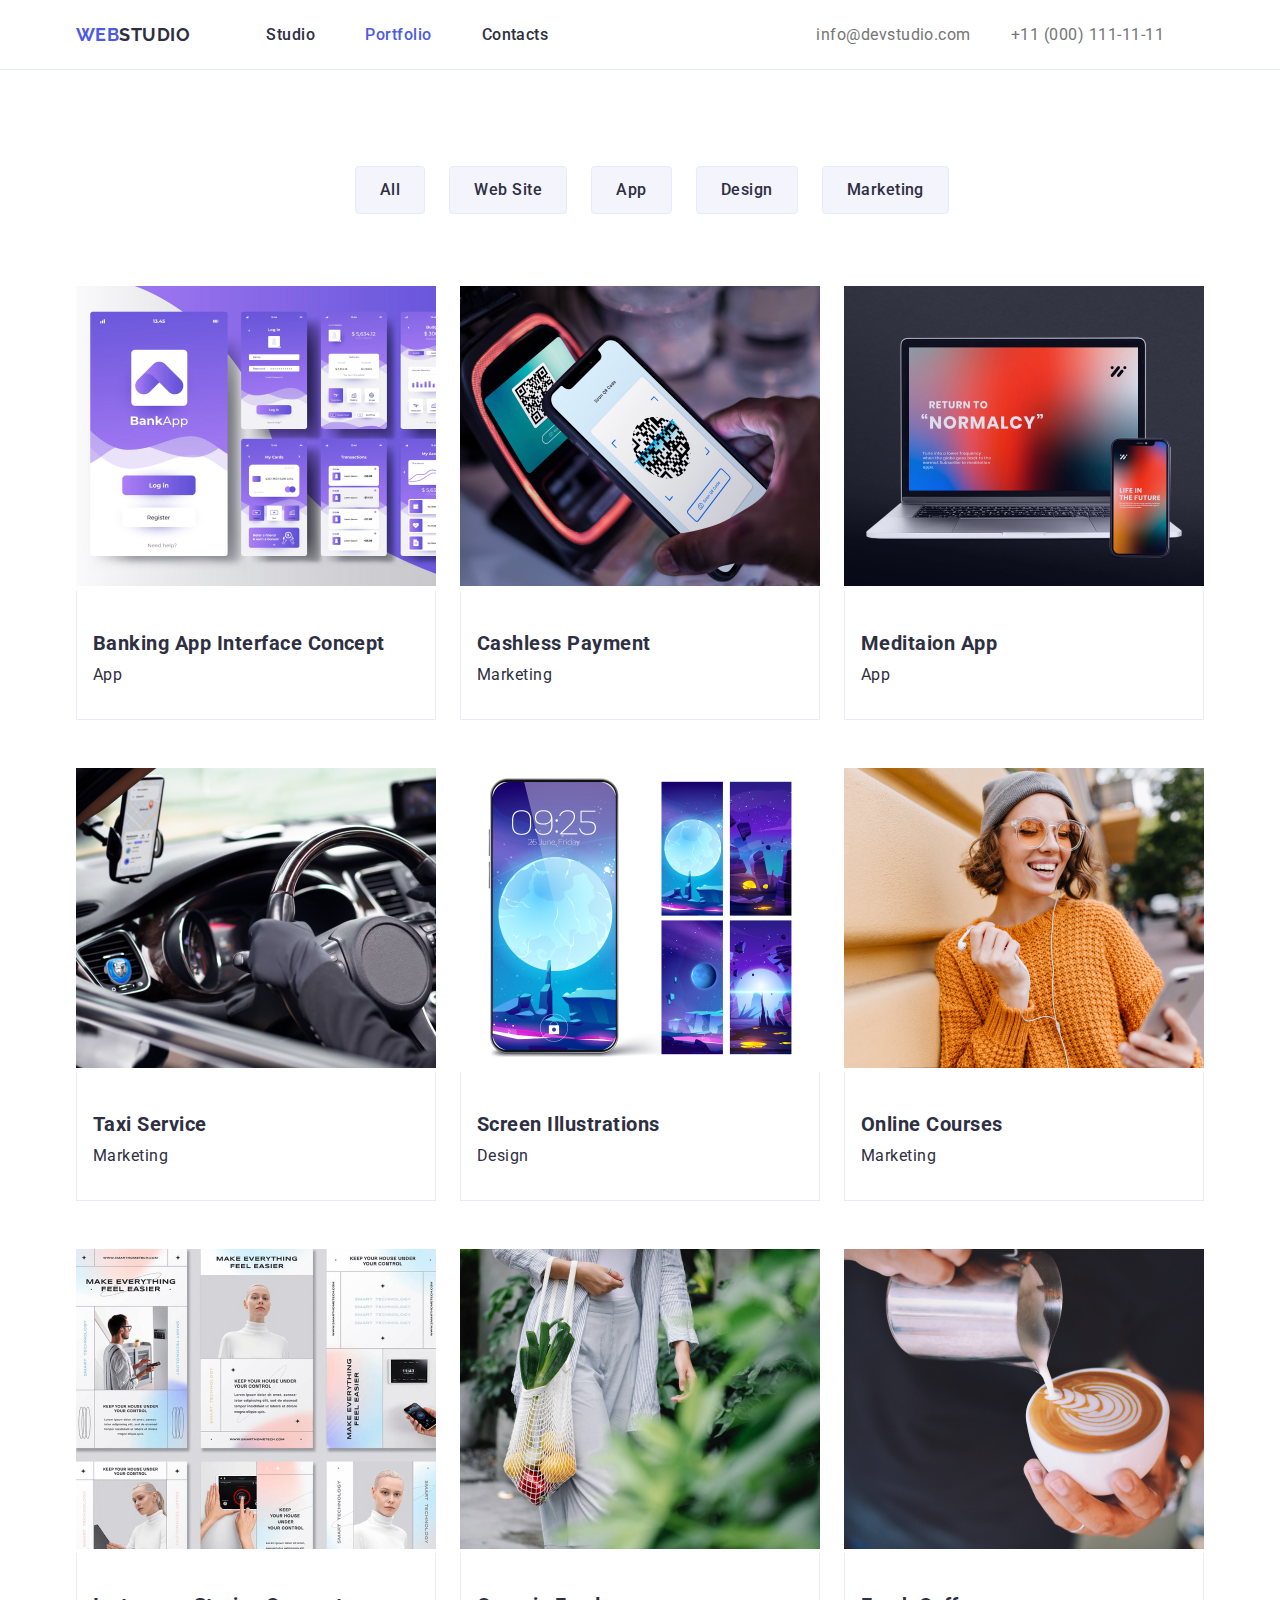
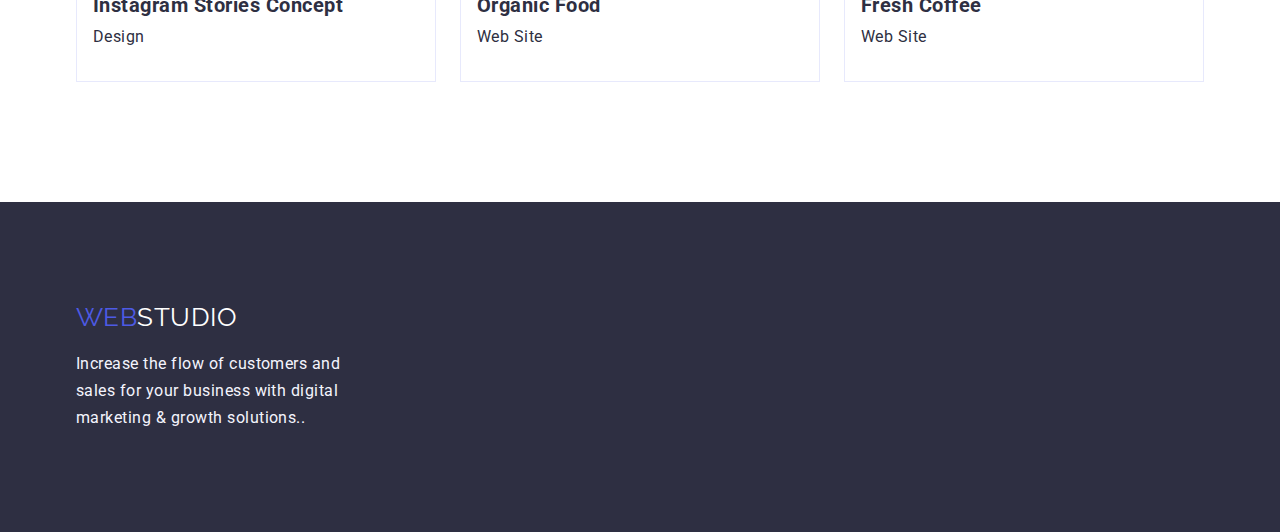
==== commit 55074bf0: "виправлення" ====
--- a/portfolio.html
+++ b/portfolio.html
@@ -21,7 +21,7 @@
     <!-- шапка-->
     <header class="header">
       <div class="conteiner conteiner-flex">
-        <a href="./index.html" class="link logo general-nav"
+        <a href="./index.html" class="logo general-nav"
           ><span class="logo-web">Web</span>Studio</a
         >
         <nav class="">
@@ -57,7 +57,7 @@
     <main class="main">
       <!-- Герой-->
       <section>
-        <section class="conteiner">
+        <div class="conteiner ">
         <h1 class="non">Filter</h1>
         <ul class="conteiner-flex filter-list">
           <li>
@@ -76,89 +76,87 @@
             <button type="button" class=" filter">Marketing</button>
           </li>
         </ul>
-      </section>
-      <section class="conteiner filter-main">
-        <ul class="list ">
-          <div class="conteiner-flex ">
+      
+        <ul class="list filter-warp conteiner-flex">
+          
             <li class="carts-filter">
               <a href="" class="link-filter">
                 <img src="./images/filt.jpg" alt="App Banking" />
-                <h2 class="title-carts">Banking App Interface Concept</h2>
-                <p class="carts-text">App</p></a
+                <div class="text-filter"><h2 class="title-carts">Banking App Interface Concept</h2>
+                <p class="carts-text">App</p></div></a
               >
             </li>
             <li class="carts-filter">
               <a href="" class="link-filter"
                 ><img src="./images/filt1.jpg" alt="Cashless Payment" />
-                <h2 class="title-carts">Cashless Payment</h2>
-                <p class="carts-text">Marketing</p></a
+                <div class="text-filter"><h2 class="title-carts">Cashless Payment</h2>
+                <p class="carts-text">Marketing</p></div></a
               >
             </li>
             <li class="carts-filter">
               <a href="" class="link-filter"
                 ><img src="./images/filt2.jpg" alt="Meditaion App" />
-                <h2 class="title-carts">Meditaion App</h2>
-                <p class="carts-text">App</p></a
+                <div class="text-filter"><h2 class="title-carts">Meditaion App</h2>
+                <p class="carts-text">App</p></div></a
               >
             </li>
-          </div>
-          <div class="conteiner-flex ">
+          
+          
             <li class="carts-filter">
               <a href="" class="link-filter"
                 ><img src="./images/filt3.jpg" alt="Taxi Service" />
-                <h2 class="title-carts">Taxi Service</h2>
-                <p class="carts-text">Marketing</p></a
+                <div class="text-filter"><h2 class="title-carts">Taxi Service</h2>
+                <p class="carts-text">Marketing</p></div></a
               >
             </li>
             <li class="carts-filter">
               <a href="" class="link-filter"
                 ><img src="./images/filt4.jpg" alt="Screen Illustrations" />
-                <h2 class="title-carts">Screen Illustrations</h2>
-                <p class="carts-text">Design</p></a
+                <div class="text-filter"><h2 class="title-carts">Screen Illustrations</h2>
+                <p class="carts-text">Design</p></div></a
               >
             </li>
             <li class="carts-filter">
               <a href="" class="link-filter"
                 ><img src="./images/filt5.jpg" alt="Online Courses" />
-                <h2 class="title-carts" lang="en">Online Courses</h2>
-                <p class="carts-text">Marketing</p></a
+                <div class="text-filter"><h2 class="title-carts" lang="en">Online Courses</h2>
+                <p class="carts-text">Marketing</p></div></a
               >
             </li>
-          </div>
-          <div class="conteiner-flex ">
+          
             <li class="carts-filter">
               <a href="" class="link-filter"
                 ><img src="./images/filt6.jpg" alt="Instagram Stories" />
-                <h2 class="title-carts">Instagram Stories Concept</h2>
-                <p class="carts-text">Design</p></a
+                <div class="text-filter"><h2 class="title-carts">Instagram Stories Concept</h2>
+                <p class="carts-text">Design</p></div></a
               >
             </li>
             <li class="carts-filter">
               <a href="" class="link-filter"
                 ><img src="./images/filt7.jpg" alt="logo Organic Food" />
-                <h2 class="title-carts">Organic Food</h2>
-                <p class="carts-text">Web Site</p></a
+                <div class="text-filter"><h2 class="title-carts">Organic Food</h2>
+                <p class="carts-text">Web Site</p></div></a
               >
             </li>
             <li class="carts-filter">
               <a href="" class="link-filter"
                 ><img src="./images/filt8.jpg" alt="logo Fresh Coffee" />
-                <h2 class="title-carts" lang="en">Fresh Coffee</h2>
-                <p class="carts-text">Web Site</p></a
+                <div class="text-filter"><h2 class="title-carts" lang="en">Fresh Coffee</h2>
+                <p class="carts-text">Web Site</p></div></a
               >
             </li>
-          </div>
+          
           </div>
         </ul>
       </section>
     </main>
     <!-- підвал)-->
     <footer class="footer ">
-      <section class="conteiner">
-        <div class="footer-container">
+      
+        <div class="conteiner footer-container">
           <a href="./index.html" class="link-footer logo-footer"
             ><span class="logo-web">Web</span
-            ><span class="link studio">Studio</span></a
+            ><span class="studio">Studio</span></a
           >
           <p class="footer-text">
             Increase the flow of customers and <br />
@@ -166,7 +164,7 @@
             marketing & growth solutions..
           </p>
         </div>
-      </section>
+      
     </footer>
   </body>
 </html>
--- a/css/style.css
+++ b/css/style.css
@@ -17,6 +17,7 @@
   margin: 0;
   padding: 0;
 }
+
 body {
   color: var(--main-color);
   font-family: "Roboto", sans-serif;
@@ -31,13 +32,11 @@
 }
 
 .conteiner {
-  /* box-sizing: border-box; */
   width: 1158px;
   margin: 0 auto;
   padding-left: 15px;
   padding-right: 15px;
   /* outline: 2px solid tomato; */
-  display: block;
 }
 
 .conteiner-content {
@@ -49,31 +48,18 @@
   display: flex;
   align-items: center;
 }
-/* .conteiner-space-between {
-  display: flex;
-  justify-content: space-between;
-  max-width: 1440px;
-  align-items: center;
-} */
-
-/* .conteiner-inline-flex {
-  display: inline-flex;
-} */
 
 .conteiner-address {
   text-align: right;
 }
 
 .list {
-  /* text-align: center; */
-  /* margin: auto 156px; */
-  /* margin-bottom: 120px; */
   list-style: none;
 }
 
 .header {
   border-bottom: 1px solid #e7e9fc;
-  /* padding: 25px 156px; */
+
   display: block;
 }
 /* text */
@@ -90,17 +76,13 @@
   font-weight: 500;
   font-size: 14px;
   letter-spacing: 1.12;
-  /* padding: 25px 156px; */
 }
 
 .title,
 .subtitle,
 .logo,
 .button-hero {
-  /* width: 169px;
-  height: 56px; */
   color: var(--h-color);
-  text-align: center;
   font-weight: 700;
   font-size: 36px;
   line-height: 1.17;
@@ -109,37 +91,41 @@
 .subtitle {
   font-size: 20px;
   line-height: 1.14;
+  margin-bottom: 8px;
 }
 
 .subtitle-team {
   color: var(--h-color);
   font-weight: 500;
-  font-size: 24px;
-  line-height: 1.9;
-  text-align: center;
-  padding-top: 32px;
+  font-size: 20px;
+  line-height: 1.2;
+  text-align: center;
+  margin-bottom: 8px;
 }
 
 .title-carts {
-  font-size: 18px;
+  font-size: 20px;
   line-height: 2;
 }
 
 .carts-text {
   font-size: 16px;
-  line-height: 1.9;
-  padding-bottom: 32px;
-}
-
+  line-height: 1.5;
+}
+.text-filter {
+  border-left: 1px solid #e7e9fc;
+  border-right: 1px solid #e7e9fc;
+  border-bottom: 1px solid #e7e9fc;
+}
 .team-title {
   text-align: center;
-  padding-bottom: 72px;
-}
-.team-carts:nth-child(1) {
-  margin-left: 0;
+  margin-bottom: 72px;
+}
+.team-carts:nth-last-child(1) {
+  margin-right: 0;
 }
 .team-carts {
-  margin-left: 24px;
+  margin-right: 24px;
   display: inline-block;
 }
 
@@ -149,6 +135,10 @@
   text-align: center;
   background-color: var(--primari-bg-color);
 }
+.content-carts,
+.text-filter {
+  padding: 32px 16px;
+}
 
 .subtitle.features {
   text-transform: uppercase;
@@ -158,12 +148,9 @@
   padding: 120px 0;
   align-items: center;
 }
-.div-f {
-  /* padding: 120px 156px; */
-}
 
 .hero {
-  text-transform: uppercase;
+  /* text-transform: uppercase; */
   background-color: var(--background-color);
   font-size: 44px;
   text-align: center;
@@ -173,11 +160,6 @@
   line-height: 1.36;
   padding: 188px 0;
 }
-
-/* .conteiner-her{
-  margin: 188px auto;
-} */
-/* button */
 
 .button,
 .filter {
@@ -215,36 +197,30 @@
 .link-filter {
   text-decoration: none;
   color: var(--background-color);
-  line-height: 2;
+  line-height: 1.2;
+}
+.link-filter {
+  position: relative;
 }
 
 .features-content {
-  /* width: 270px;
-  height: 101px; */
-  padding-right: 24px;
+  margin-right: 24px;
 }
 .features-content:nth-last-child(1) {
-  padding-right: 0;
-}
-
-.filter-carts {
+  margin-right: 0;
 }
 
 .list-carts {
   text-align: center;
   box-sizing: content-box;
   width: 264px;
-  /* height: 368px; */
-}
-
-.list-carts + .list-carts {
-  margin-left: 24px;
 }
 
 .title-hero {
-  /* display: inline-block; */
-  align-items: center;
-  padding-bottom: 48px;
+  font-size: 56px;
+  line-height: 1.07;
+  align-items: center;
+  margin-bottom: 48px;
 }
 
 .filter-conteiner {
@@ -254,7 +230,10 @@
 
 .footer-text {
   color: #f4f4fd;
-  pading-top: 12px;
+  font-weight: 400;
+  font-size: 16px;
+  line-height: 1.7;
+  padding-top: 17.5px;
 }
 
 .out-nav {
@@ -262,27 +241,21 @@
 }
 
 .img-work {
-  padding-right: 24px;
+  margin-right: 24px;
 }
 .img-work:nth-last-child(1) {
-  padding-right: 0;
+  margin-right: 0;
 }
 
 .title-work {
   text-align: center;
   padding-bottom: 72px;
-  /* padding-top: 94px;
-  margin-bottom: 50px; */
 }
 
 .section-work {
-  padding: 120px 0;
-  align-items: center;
-}
-
-/* .section-team {
   padding-bottom: 120px;
-} */
+  align-items: center;
+}
 
 .general-nav {
   padding-top: 24px;
@@ -291,9 +264,13 @@
 
 .nav-link + .nav-link {
   margin-left: 50px;
-  /* background-color: aqua; */
-}
-
+}
+.nav-link {
+  display: block;
+  font-size: 16px;
+
+  font-weight: 500;
+}
 .list-filter {
   display: ;
   margin-top: 56px;
@@ -304,16 +281,8 @@
 
 .carts-filter {
   background-color: var(--primari-bg-color);
-  flex-basis: 370px;
-  border: 1px solid #e7e9fc;
-}
-.carts-filter {
-  margin-left: 24px;
-  margin-bottom: 48px;
-}
-.carts-filter:nth-child(1) {
-  margin-left: 0;
-}
+}
+
 .contact {
   margin-left: auto;
 }
@@ -326,26 +295,21 @@
 .link:focus {
   color: var(--efect-color);
 }
+
 .logo {
+  text-transform: uppercase;
+  font-size: 18px;
   margin-right: 76px;
-  /* margin-top: 24px;
-  margin-bottom: 25px; */
-}
-.link.logo {
-  /* margin-right: 93px; */
-
+  text-decoration: none;
+  line-height: 1.19;
   font-family: "Raleway", sans-serif;
-  font-size: 26px;
-  line-height: 1.19;
 }
 
 .logo-web {
-  font-family: "Raleway", sans-serif;
   color: var(--efect-color);
 }
 
 .footer {
-  /* margin: 100px auto; */
   font-weight: 400;
   font-size: 14px;
   background-color: var(--background-color);
@@ -367,7 +331,6 @@
   color: var(--primari-bg-color);
 }
 .filter-list {
-  /* width: 586px; */
   text-align: container;
   padding-top: 96px;
   padding-bottom: 72px;
@@ -386,6 +349,7 @@
   color: var(--h-color);
   padding: 12px 24px;
   margin-left: 24px;
+  border: 1px solid #e7e9fc;
 }
 .filter:nth-child(0) {
   margin-left: 0;
@@ -395,7 +359,14 @@
 .filter:focus {
   background-color: var(--efect-color);
   color: var(--primari-bg-color);
-}
+  border: 1px solid var(--primari-bg-color);
+}
+.filter-warp {
+  flex-wrap: wrap;
+  gap: 48px 24px;
+  padding-bottom: 120px;
+}
+
 /* asdads */
 .link.current {
   color: var(--efect-color);
@@ -407,11 +378,15 @@
   padding-bottom: 120px;
 }
 .logo-footer {
+  text-transform: uppercase;
   font-family: "Raleway", sans-serif;
   font-size: 26px;
-  line-height: 1.19;
+  line-height: 1.17;
   text-decoration: none;
 }
 .filter-main {
   padding-bottom: 120px;
 }
+.link-footer {
+  margin-bottom: 17.5px;
+}
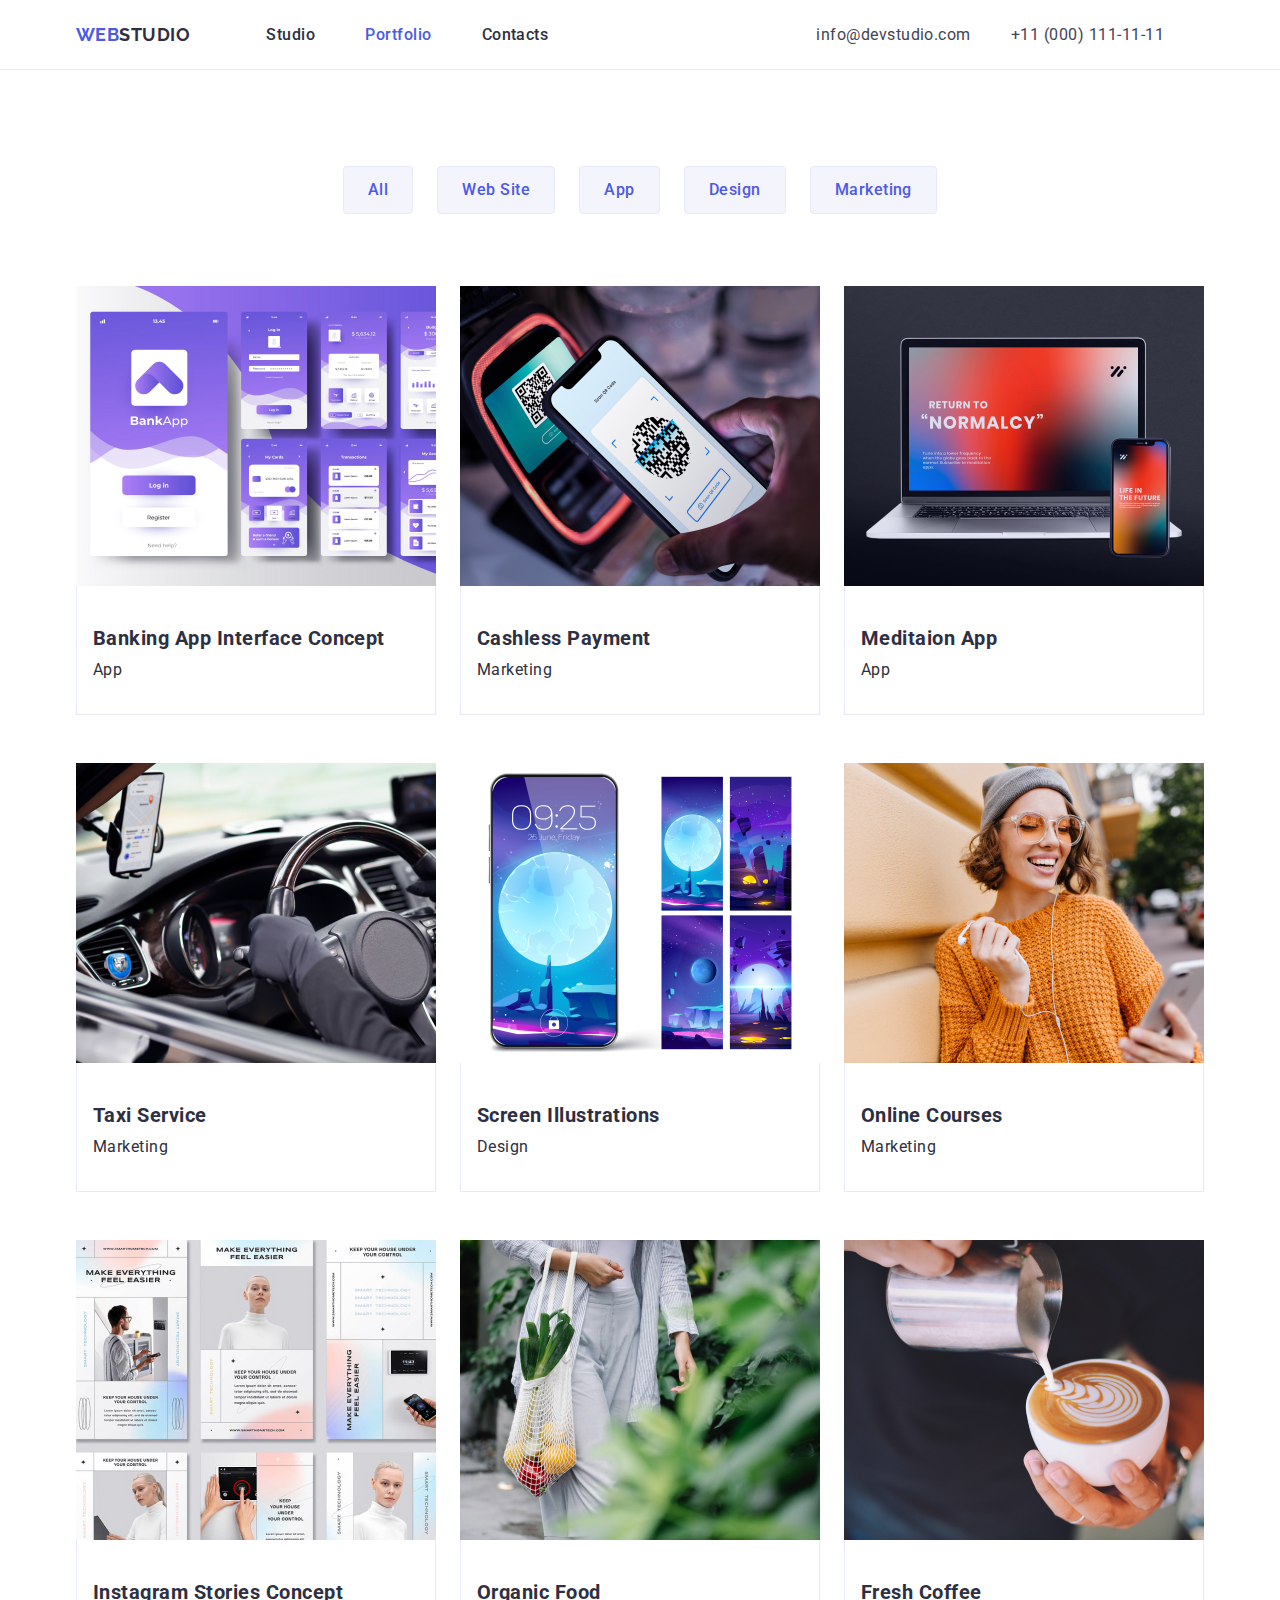
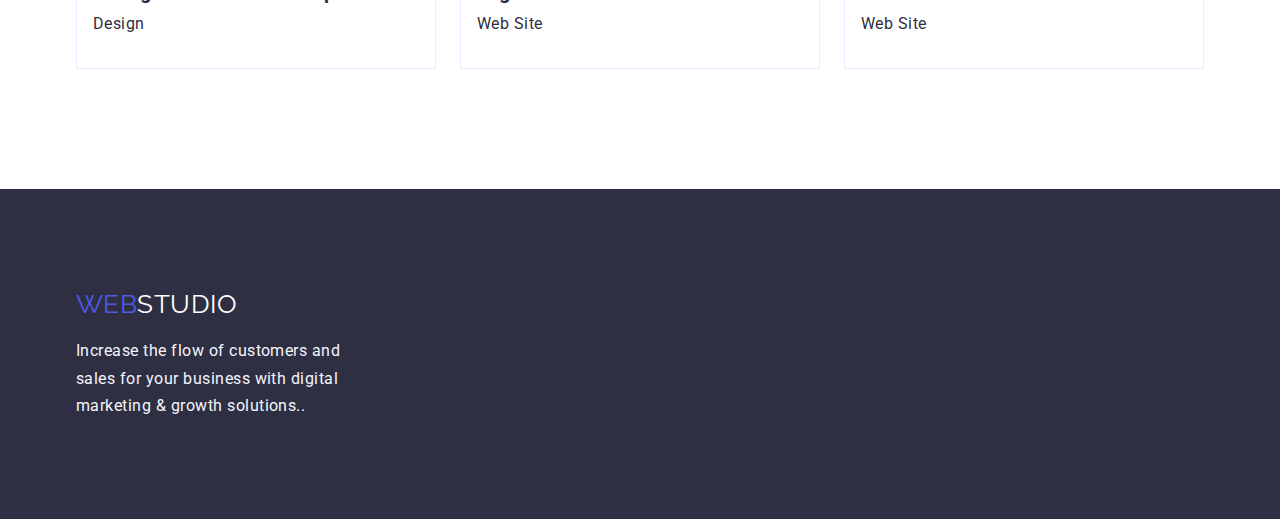
==== commit b200d20d: "fin" ====
--- a/portfolio.html
+++ b/portfolio.html
@@ -56,23 +56,23 @@
     <!-- Тіло-->
     <main class="main">
       <!-- Герой-->
-      <section>
+      <section class="section-filter">
         <div class="conteiner ">
         <h1 class="non">Filter</h1>
         <ul class="conteiner-flex filter-list">
-          <li>
+          <li class="filter-butom">
             <button type="button" class=" filter">All</button>
           </li>
-          <li>
+          <li class="filter-butom">
             <button type="button" class=" filter">Web Site</button>
           </li>
-          <li>
+          <li class="filter-butom">
             <button type="button" class=" filter">App</button>
           </li>
-          <li>
+          <li class="filter-butom">
             <button type="button" class=" filter">Design</button>
           </li>
-          <li>
+          <li class="filter-butom">
             <button type="button" class=" filter">Marketing</button>
           </li>
         </ul>
--- a/css/style.css
+++ b/css/style.css
@@ -1,5 +1,5 @@
 :root {
-  --main-color: #757575;
+  --main-color: #434455;
   --efect-color: #4d5ae5;
   --h-color: #2e2f42;
   --background-color: #2e2f42;
@@ -17,7 +17,9 @@
   margin: 0;
   padding: 0;
 }
-
+img {
+  display: block;
+}
 body {
   color: var(--main-color);
   font-family: "Roboto", sans-serif;
@@ -64,8 +66,9 @@
 }
 /* text */
 .text {
-  line-height: 1.71;
-  font-size: 16px;
+  line-height: 1.5;
+  font-size: 16px;
+  letter-spacing: 0.02em;
 }
 .post-adres .text {
   font-size: 14px;
@@ -146,7 +149,7 @@
 }
 .features {
   padding: 120px 0;
-  align-items: center;
+  /* align-items: center; */
 }
 
 .hero {
@@ -200,11 +203,12 @@
   line-height: 1.2;
 }
 .link-filter {
-  position: relative;
+  display: block;
 }
 
 .features-content {
   margin-right: 24px;
+  width: calc((100%-24px * 3) / 4);
 }
 .features-content:nth-last-child(1) {
   margin-right: 0;
@@ -249,7 +253,7 @@
 
 .title-work {
   text-align: center;
-  padding-bottom: 72px;
+  margin-bottom: 72px;
 }
 
 .section-work {
@@ -268,7 +272,6 @@
 .nav-link {
   display: block;
   font-size: 16px;
-
   font-weight: 500;
 }
 .list-filter {
@@ -330,12 +333,24 @@
 .studio {
   color: var(--primari-bg-color);
 }
+
+.section-filter {
+  padding-top: 96px;
+  padding-bottom: 120px;
+}
+
 .filter-list {
   text-align: container;
-  padding-top: 96px;
-  padding-bottom: 72px;
+  margin-bottom: 72px;
   list-style: none;
   justify-content: center;
+}
+.filter-butom {
+  margin-right: 24px;
+}
+
+.filter-butom:last-child {
+  margin-right: 0;
 }
 
 .filter {
@@ -346,13 +361,9 @@
   letter-spacing: 0.03em;
   cursor: pointer;
   background-color: var(--but-color);
-  color: var(--h-color);
+  color: var(--efect-color);
   padding: 12px 24px;
-  margin-left: 24px;
   border: 1px solid #e7e9fc;
-}
-.filter:nth-child(0) {
-  margin-left: 0;
 }
 
 .filter:hover,
@@ -364,7 +375,7 @@
 .filter-warp {
   flex-wrap: wrap;
   gap: 48px 24px;
-  padding-bottom: 120px;
+  /* padding-bottom: 120px; */
 }
 
 /* asdads */
